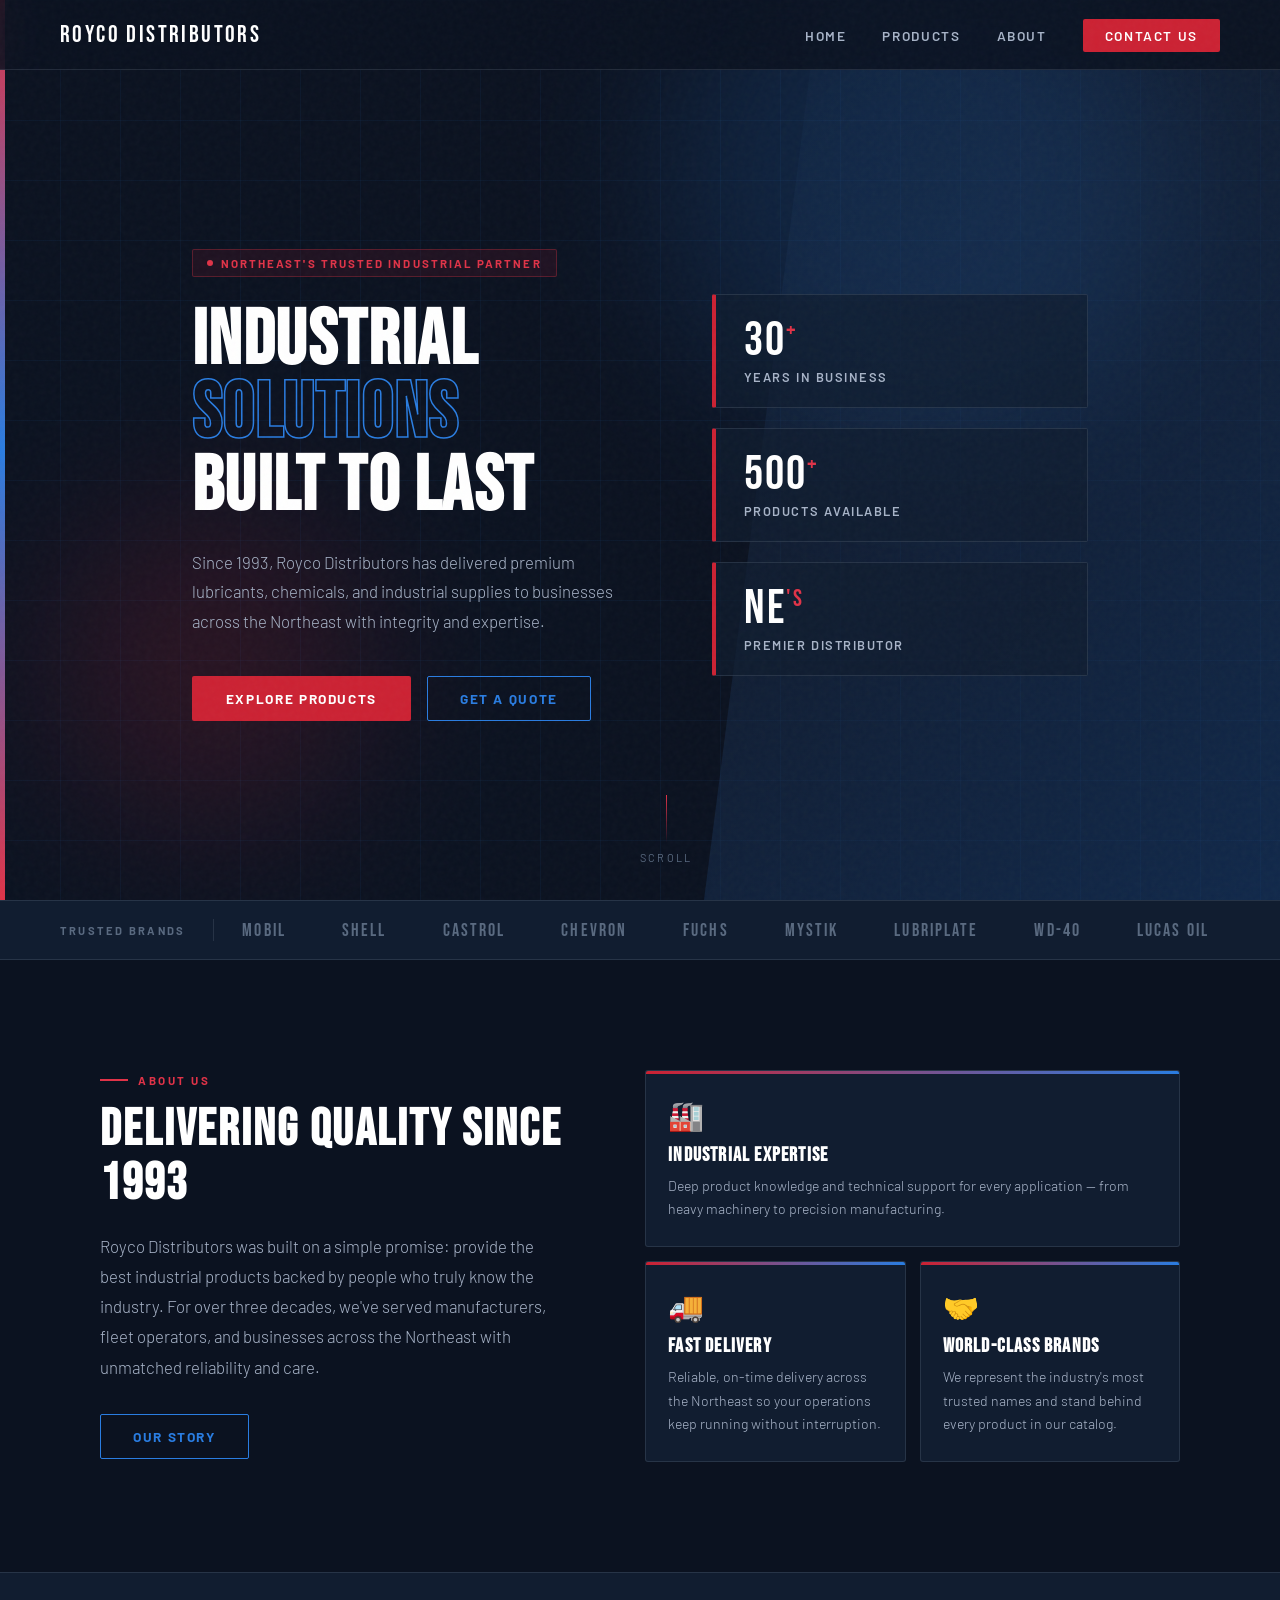
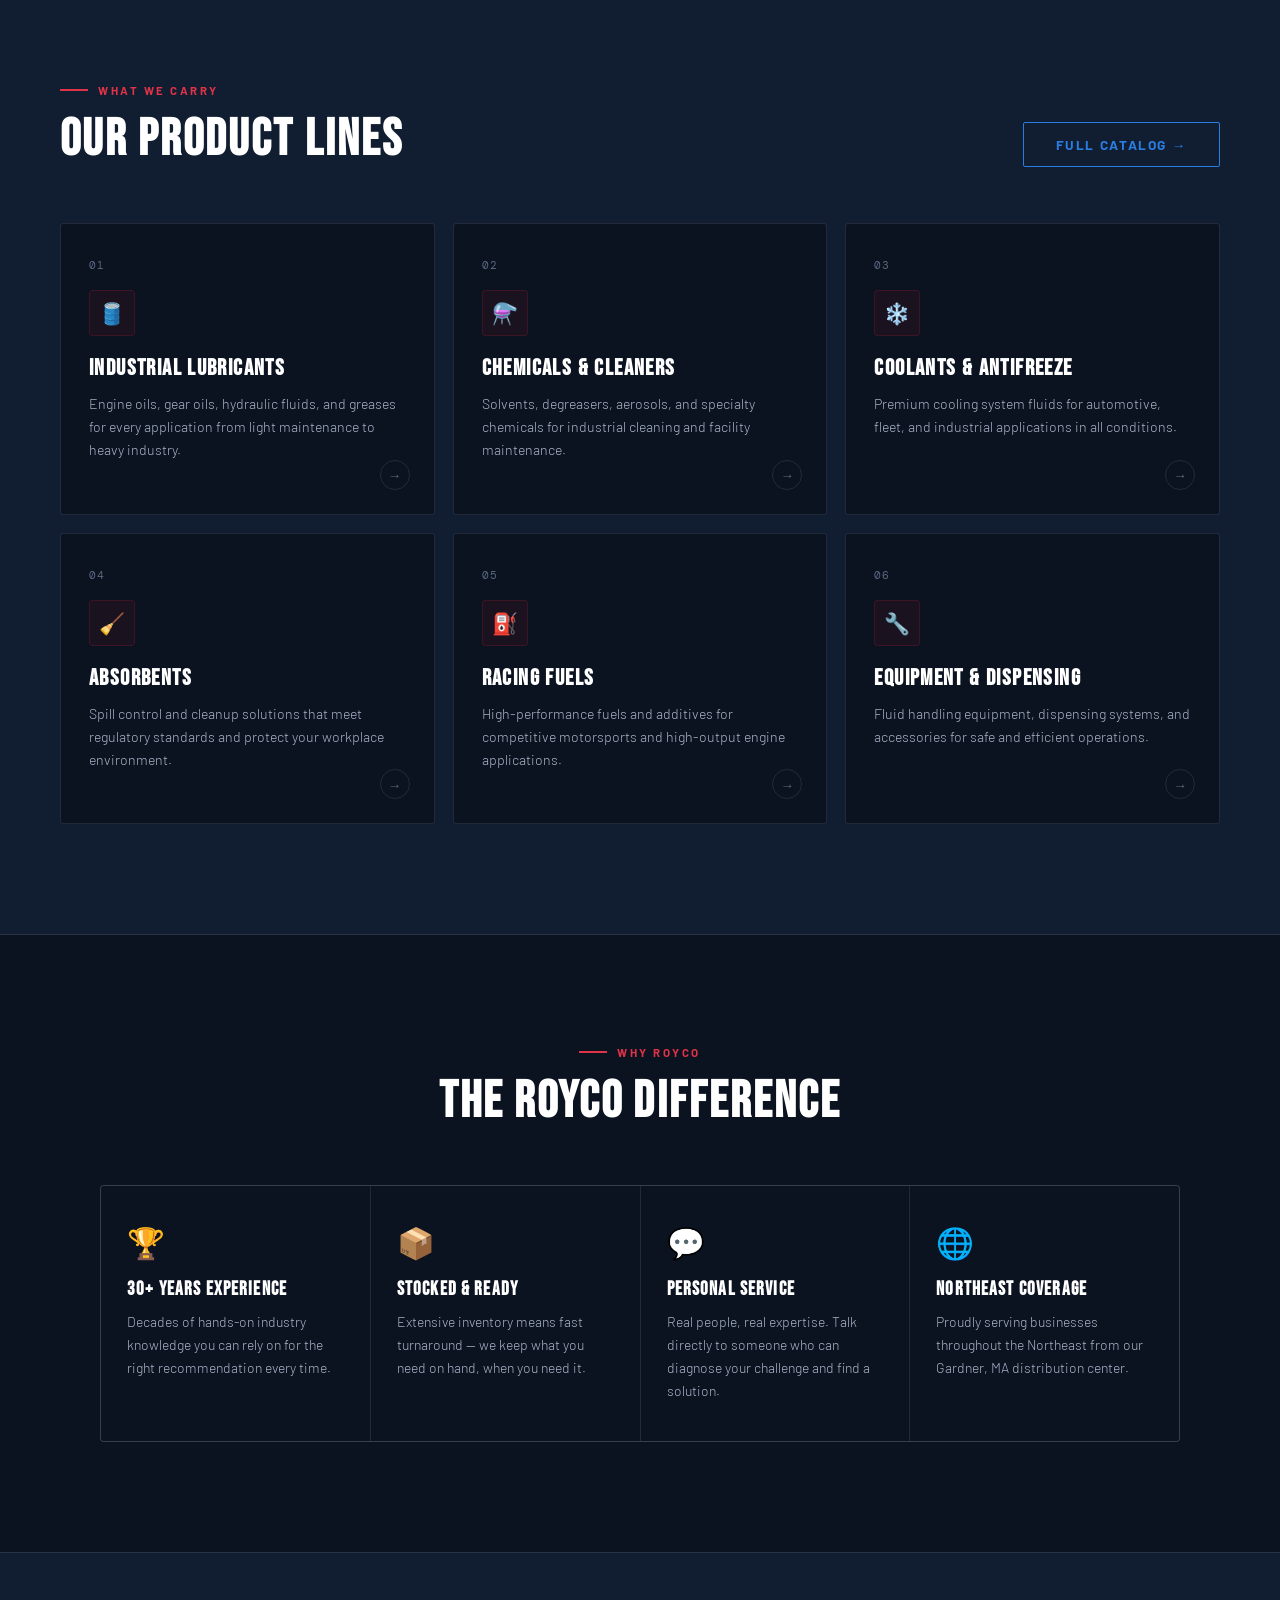
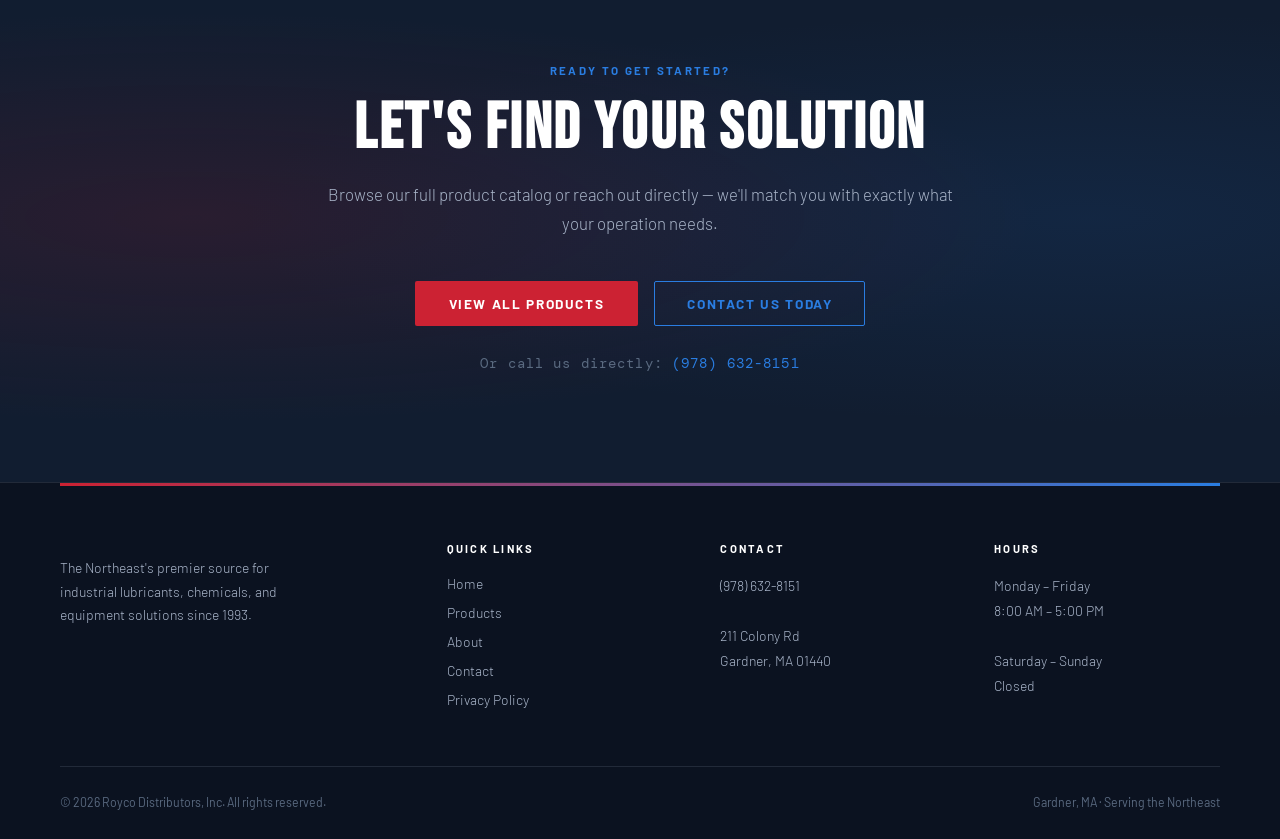
==== index.html @ 805f0af8 "new" ====
<!DOCTYPE html>
<html lang="en">
<head>
    <link rel="icon" href="favicon.ico" type="image/x-icon">
    <meta charset="UTF-8" />
    <meta name="viewport" content="width=device-width, initial-scale=1.0" />
    <title>Royco Distributors | Industrial Lubricants & Equipment Solutions</title>
    <meta name="description" content="Royco Distributors is the Northeast's trusted partner for high-quality industrial lubricants, chemicals, absorbents, and equipment solutions." />
    <meta name="keywords" content="Royco Distributors, industrial lubricants, chemicals, coolants, absorbents, racing fuels, Northeast distributors, industrial supply" />
    <meta name="author" content="Royco Distributors, Inc." />

    <!-- Open Graph -->
    <meta property="og:title" content="Royco Distributors | Industrial Solutions Provider" />
    <meta property="og:description" content="Delivering top-quality industrial lubricants, chemicals, and equipment solutions across the Northeast." />
    <meta property="og:type" content="website" />

    <!-- Twitter Card -->
    <meta name="twitter:card" content="summary_large_image" />
    <meta name="twitter:title" content="Royco Distributors | Industrial Solutions Provider" />
    <meta name="twitter:description" content="The Northeast's premier source for industrial lubricants, chemicals, and absorbents." />

    <!-- Fonts -->
    <link rel="preconnect" href="https://fonts.googleapis.com">
    <link rel="preconnect" href="https://fonts.gstatic.com" crossorigin>
    <link href="https://fonts.googleapis.com/css2?family=Bebas+Neue&family=Barlow:ital,wght@0,300;0,400;0,600;0,700;1,300&family=DM+Mono:wght@300;400&display=swap" rel="stylesheet">

    <!-- Stylesheet -->
    <link rel="stylesheet" href="styles.css">
</head>
<body>

    <!-- ── NAVBAR ── -->
    <header class="navbar" id="navbar">
        <a href="index.html" class="nav-logo">
            <img src="images/logo.png" alt="Royco Distributors Logo" onerror="this.style.display='none'">
            <span class="nav-logo-text">Royco Distributors</span>
        </a>
        <button class="menu-toggle" id="menuToggle" aria-label="Toggle menu">
            <span></span><span></span><span></span>
        </button>
        <ul class="nav-links" id="navMenu">
            <li><a href="index.html">Home</a></li>
            <li><a href="pages/products.html">Products</a></li>
            <li><a href="pages/about.html">About</a></li>
            <li><a href="pages/contact.html" class="nav-cta">Contact Us</a></li>
        </ul>
    </header>

    <!-- ── HERO ── -->
    <section class="hero">
        <div class="hero-grid"></div>
        <div class="hero-accent"></div>
        <div class="hero-orb hero-orb-1"></div>
        <div class="hero-orb hero-orb-2"></div>
        <div class="hero-stripe"></div>

        <div class="hero-inner">
            <div>
                <div class="hero-badge">Northeast's Trusted Industrial Partner</div>
                <h1 class="hero-title">
                    Industrial<br>
                    <span class="outline">Solutions</span><br>
                    Built to Last
                </h1>
                <p class="hero-sub">
                    Since 1993, Royco Distributors has delivered premium lubricants,
                    chemicals, and industrial supplies to businesses across the Northeast
                    with integrity and expertise.
                </p>
                <div class="hero-actions">
                    <a href="pages/products.html" class="btn-primary">Explore Products</a>
                    <a href="pages/contact.html" class="btn-outline">Get a Quote</a>
                </div>
            </div>

            <div class="hero-stats">
                <div class="stat-card">
                    <div class="stat-num">30<sup>+</sup></div>
                    <div class="stat-label">Years in Business</div>
                </div>
                <div class="stat-card">
                    <div class="stat-num">500<sup>+</sup></div>
                    <div class="stat-label">Products Available</div>
                </div>
                <div class="stat-card">
                    <div class="stat-num">NE<sup>'s</sup></div>
                    <div class="stat-label">Premier Distributor</div>
                </div>
            </div>
        </div>

        <div class="scroll-indicator">
            <div class="scroll-line"></div>
            <span>Scroll</span>
        </div>
    </section>

    <!-- ── BRAND TICKER ── -->
    <div class="trusted-bar">
        <span class="trusted-label">Trusted Brands</span>
        <div class="trusted-divider"></div>
        <div class="brand-scroll">
            <div class="brand-ticker">
                <span>Mobil</span><span>Shell</span><span>Castrol</span>
                <span>Chevron</span><span>Fuchs</span><span>Mystik</span>
                <span>Lubriplate</span><span>WD-40</span><span>Lucas Oil</span>
                <!-- Duplicated for seamless loop -->
                <span>Mobil</span><span>Shell</span><span>Castrol</span>
                <span>Chevron</span><span>Fuchs</span><span>Mystik</span>
                <span>Lubriplate</span><span>WD-40</span><span>Lucas Oil</span>
            </div>
        </div>
    </div>

    <!-- ── ABOUT ── -->
    <section class="about-section">
        <div class="reveal-left">
            <div class="section-label">About Us</div>
            <h2 class="section-title">Delivering Quality Since 1993</h2>
            <p class="section-body">
                Royco Distributors was built on a simple promise: provide the best industrial
                products backed by people who truly know the industry. For over three decades,
                we've served manufacturers, fleet operators, and businesses across the Northeast
                with unmatched reliability and care.
            </p>
            <div style="margin-top: 32px;">
                <a href="pages/about.html" class="btn-outline">Our Story</a>
            </div>
        </div>
        <div class="about-cards reveal">
            <div class="about-card">
                <div class="about-card-icon">🏭</div>
                <h4>Industrial Expertise</h4>
                <p>Deep product knowledge and technical support for every application — from heavy machinery to precision manufacturing.</p>
            </div>
            <div class="about-card">
                <div class="about-card-icon">🚚</div>
                <h4>Fast Delivery</h4>
                <p>Reliable, on-time delivery across the Northeast so your operations keep running without interruption.</p>
            </div>
            <div class="about-card">
                <div class="about-card-icon">🤝</div>
                <h4>World-Class Brands</h4>
                <p>We represent the industry's most trusted names and stand behind every product in our catalog.</p>
            </div>
        </div>
    </section>

    <!-- ── PRODUCTS ── -->
    <section class="products-section">
        <div class="products-inner">
            <div class="products-header reveal">
                <div>
                    <div class="section-label">What We Carry</div>
                    <h2 class="section-title">Our Product Lines</h2>
                </div>
                <a href="pages/products.html" class="btn-outline">Full Catalog →</a>
            </div>
            <div class="products-grid">
                <div class="product-card reveal">
                    <div class="product-num">01</div>
                    <div class="product-icon">🛢️</div>
                    <h3>Industrial Lubricants</h3>
                    <p>Engine oils, gear oils, hydraulic fluids, and greases for every application from light maintenance to heavy industry.</p>
                    <div class="product-arrow">→</div>
                </div>
                <div class="product-card reveal" style="transition-delay:0.1s">
                    <div class="product-num">02</div>
                    <div class="product-icon">⚗️</div>
                    <h3>Chemicals & Cleaners</h3>
                    <p>Solvents, degreasers, aerosols, and specialty chemicals for industrial cleaning and facility maintenance.</p>
                    <div class="product-arrow">→</div>
                </div>
                <div class="product-card reveal" style="transition-delay:0.2s">
                    <div class="product-num">03</div>
                    <div class="product-icon">❄️</div>
                    <h3>Coolants & Antifreeze</h3>
                    <p>Premium cooling system fluids for automotive, fleet, and industrial applications in all conditions.</p>
                    <div class="product-arrow">→</div>
                </div>
                <div class="product-card reveal" style="transition-delay:0.3s">
                    <div class="product-num">04</div>
                    <div class="product-icon">🧹</div>
                    <h3>Absorbents</h3>
                    <p>Spill control and cleanup solutions that meet regulatory standards and protect your workplace environment.</p>
                    <div class="product-arrow">→</div>
                </div>
                <div class="product-card reveal" style="transition-delay:0.4s">
                    <div class="product-num">05</div>
                    <div class="product-icon">⛽</div>
                    <h3>Racing Fuels</h3>
                    <p>High-performance fuels and additives for competitive motorsports and high-output engine applications.</p>
                    <div class="product-arrow">→</div>
                </div>
                <div class="product-card reveal" style="transition-delay:0.5s">
                    <div class="product-num">06</div>
                    <div class="product-icon">🔧</div>
                    <h3>Equipment & Dispensing</h3>
                    <p>Fluid handling equipment, dispensing systems, and accessories for safe and efficient operations.</p>
                    <div class="product-arrow">→</div>
                </div>
            </div>
        </div>
    </section>

    <!-- ── WHY ROYCO ── -->
    <section class="why-section">
        <div class="why-header reveal">
            <div class="section-label">Why Royco</div>
            <h2 class="section-title">The Royco Difference</h2>
        </div>
        <div class="why-grid reveal">
            <div class="why-item">
                <div class="why-icon">🏆</div>
                <h4>30+ Years Experience</h4>
                <p>Decades of hands-on industry knowledge you can rely on for the right recommendation every time.</p>
            </div>
            <div class="why-item">
                <div class="why-icon">📦</div>
                <h4>Stocked & Ready</h4>
                <p>Extensive inventory means fast turnaround — we keep what you need on hand, when you need it.</p>
            </div>
            <div class="why-item">
                <div class="why-icon">💬</div>
                <h4>Personal Service</h4>
                <p>Real people, real expertise. Talk directly to someone who can diagnose your challenge and find a solution.</p>
            </div>
            <div class="why-item">
                <div class="why-icon">🌐</div>
                <h4>Northeast Coverage</h4>
                <p>Proudly serving businesses throughout the Northeast from our Gardner, MA distribution center.</p>
            </div>
        </div>
    </section>

    <!-- ── CTA ── -->
    <section class="cta-section">
        <div class="cta-bg"></div>
        <div class="cta-inner reveal">
            <div class="cta-eyebrow">Ready to Get Started?</div>
            <h2 class="cta-title">Let's Find Your Solution</h2>
            <p class="cta-sub">Browse our full product catalog or reach out directly — we'll match you with exactly what your operation needs.</p>
            <div class="cta-actions">
                <a href="pages/products.html" class="btn-primary">View All Products</a>
                <a href="pages/contact.html" class="btn-outline">Contact Us Today</a>
            </div>
            <p class="cta-phone">Or call us directly: <a href="tel:+19786328151">(978) 632-8151</a></p>
        </div>
    </section>

    <!-- ── FOOTER ── -->
    <footer class="footer">
        <div class="footer-accent-line"></div>
        <div class="footer-inner">
            <div class="footer-brand">
                <img src="images/logo.png" alt="Royco Distributors" onerror="this.style.display='none'">
                <p>The Northeast's premier source for industrial lubricants, chemicals, and equipment solutions since 1993.</p>
            </div>
            <div class="footer-col">
                <h5>Quick Links</h5>
                <ul>
                    <li><a href="index.html">Home</a></li>
                    <li><a href="pages/products.html">Products</a></li>
                    <li><a href="pages/about.html">About</a></li>
                    <li><a href="pages/contact.html">Contact</a></li>
                    <li><a href="pages/privacy.html">Privacy Policy</a></li>
                </ul>
            </div>
            <div class="footer-col">
                <h5>Contact</h5>
                <p>
                    <a href="tel:+19786328151">(978) 632-8151</a><br><br>
                    211 Colony Rd<br>
                    Gardner, MA 01440
                </p>
            </div>
            <div class="footer-col">
                <h5>Hours</h5>
                <p>
                    Monday – Friday<br>
                    8:00 AM – 5:00 PM<br><br>
                    Saturday – Sunday<br>
                    Closed
                </p>
            </div>
        </div>
        <div class="footer-bottom">
            <p>© <span id="year"></span> Royco Distributors, Inc. All rights reserved.</p>
            <p>Gardner, MA · Serving the Northeast</p>
        </div>
    </footer>

    <!-- JavaScript -->
    <script src="main.js"></script>
</body>
</html>
---- styles.css ----
/* ════════════════════════════════════════════
   ROYCO DISTRIBUTORS — styles.css
   Theme: Navy base · Red & Blue accents
════════════════════════════════════════════ */

:root {
    --navy:       #0b1220;
    --navy-mid:   #111d30;
    --navy-light: #1a2d4a;
    --blue:       #1a4a8a;
    --blue-mid:   #1e5cad;
    --blue-bright:#2a7de1;
    --blue-glow:  rgba(42,125,225,0.25);
    --red:        #b01c2e;
    --red-mid:    #cc2233;
    --red-bright: #e03348;
    --red-glow:   rgba(204,34,51,0.25);
    --white:      #ffffff;
    --off-white:  #eef2f8;
    --silver:     #a8b4c8;
    --steel:      #5a6a80;
    --divider:    rgba(168,180,200,0.15);
}

/* ── RESET & BASE ── */
*, *::before, *::after { box-sizing: border-box; margin: 0; padding: 0; }
html { scroll-behavior: smooth; }

body {
    background: var(--navy);
    color: var(--off-white);
    font-family: 'Barlow', sans-serif;
    overflow-x: hidden;
}

/* ── NOISE TEXTURE OVERLAY ── */
body::after {
    content: '';
    position: fixed;
    inset: 0;
    background-image: url("data:image/svg+xml,%3Csvg viewBox='0 0 200 200' xmlns='http://www.w3.org/2000/svg'%3E%3Cfilter id='n'%3E%3CfeTurbulence type='fractalNoise' baseFrequency='0.85' numOctaves='4' stitchTiles='stitch'/%3E%3C/filter%3E%3Crect width='100%25' height='100%25' filter='url(%23n)'/%3E%3C/svg%3E");
    opacity: 0.03;
    pointer-events: none;
    z-index: 9000;
}

/* ════════════════════════════════
   NAVBAR
════════════════════════════════ */
.navbar {
    position: fixed;
    top: 0; left: 0; right: 0;
    z-index: 500;
    height: 70px;
    display: flex;
    align-items: center;
    justify-content: space-between;
    padding: 0 60px;
    background: rgba(11,18,32,0.85);
    backdrop-filter: blur(16px);
    border-bottom: 1px solid var(--divider);
    transition: background 0.4s ease, border-color 0.4s;
}
.navbar.scrolled {
    background: rgba(11,18,32,0.98);
    border-bottom-color: rgba(42,125,225,0.25);
}
.nav-logo {
    display: flex;
    align-items: center;
    gap: 12px;
    text-decoration: none;
}
.nav-logo img {
    height: 42px;
    object-fit: contain;
}
.nav-logo-text {
    font-family: 'Bebas Neue', sans-serif;
    font-size: 1.5rem;
    letter-spacing: 0.1em;
    color: var(--white);
}
.nav-links {
    display: flex;
    gap: 36px;
    list-style: none;
}
.nav-links a {
    text-decoration: none;
    font-size: 0.85rem;
    font-weight: 600;
    letter-spacing: 0.12em;
    text-transform: uppercase;
    color: var(--silver);
    position: relative;
    transition: color 0.25s;
}
.nav-links a::after {
    content: '';
    position: absolute;
    bottom: -4px; left: 0; right: 0;
    height: 2px;
    background: var(--red-bright);
    transform: scaleX(0);
    transform-origin: left;
    transition: transform 0.3s cubic-bezier(0.23,1,0.32,1);
}
.nav-links a:hover { color: var(--white); }
.nav-links a:hover::after { transform: scaleX(1); }
.nav-cta {
    background: var(--red-mid) !important;
    color: var(--white) !important;
    padding: 8px 22px;
    border-radius: 2px;
}
.nav-cta::after { display: none !important; }
.nav-cta:hover { background: var(--red-bright) !important; }

.menu-toggle {
    display: none;
    flex-direction: column;
    gap: 5px;
    background: none;
    border: none;
    cursor: pointer;
    padding: 6px;
}
.menu-toggle span {
    display: block;
    width: 26px; height: 2px;
    background: var(--silver);
    transition: all 0.3s;
}

/* ════════════════════════════════
   HERO
════════════════════════════════ */
.hero {
    min-height: 100vh;
    display: flex;
    align-items: center;
    position: relative;
    overflow: hidden;
    padding-top: 70px;
}

.hero-grid {
    position: absolute;
    inset: 0;
    background-image:
        linear-gradient(rgba(42,125,225,0.06) 1px, transparent 1px),
        linear-gradient(90deg, rgba(42,125,225,0.06) 1px, transparent 1px);
    background-size: 60px 60px;
    animation: gridPan 22s linear infinite;
}
@keyframes gridPan {
    0%   { background-position: 0 0; }
    100% { background-position: 60px 60px; }
}

.hero-accent {
    position: absolute;
    top: 0; right: 0;
    width: 45%;
    height: 100%;
    background: linear-gradient(135deg, transparent 0%, var(--navy-light) 40%, var(--blue) 100%);
    clip-path: polygon(20% 0, 100% 0, 100% 100%, 0% 100%);
    opacity: 0.4;
}

.hero-orb {
    position: absolute;
    border-radius: 50%;
    filter: blur(80px);
    opacity: 0.16;
    animation: orbFloat 8s ease-in-out infinite;
}
.hero-orb-1 {
    width: 520px; height: 520px;
    background: var(--blue-bright);
    top: -80px; right: 8%;
}
.hero-orb-2 {
    width: 320px; height: 320px;
    background: var(--red-mid);
    bottom: 8%; left: 4%;
    animation-delay: -3.5s;
}
@keyframes orbFloat {
    0%, 100% { transform: translateY(0) scale(1); }
    50%       { transform: translateY(-28px) scale(1.04); }
}

.hero-stripe {
    position: absolute;
    left: 0; top: 0; bottom: 0;
    width: 5px;
    background: linear-gradient(to bottom, var(--red-bright), var(--blue-bright), var(--red-bright));
}

.hero-inner {
    position: relative;
    z-index: 10;
    max-width: 1200px;
    margin: 0 auto;
    padding: 0 60px;
    display: grid;
    grid-template-columns: 1.1fr 0.9fr;
    gap: 60px;
    align-items: center;
}

.hero-badge {
    display: inline-flex;
    align-items: center;
    gap: 8px;
    background: rgba(176,28,46,0.12);
    border: 1px solid rgba(224,51,72,0.3);
    color: var(--red-bright);
    font-size: 0.72rem;
    font-weight: 700;
    letter-spacing: 0.18em;
    text-transform: uppercase;
    padding: 6px 14px;
    border-radius: 2px;
    margin-bottom: 28px;
    animation: fadeUp 0.8s ease both;
}
.hero-badge::before {
    content: '';
    width: 6px; height: 6px;
    background: var(--red-bright);
    border-radius: 50%;
    animation: blink 1.8s ease infinite;
}
@keyframes blink {
    0%, 100% { opacity: 1; }
    50%       { opacity: 0.3; }
}

.hero-title {
    font-family: 'Bebas Neue', sans-serif;
    font-size: clamp(3.5rem, 6vw, 6.2rem);
    line-height: 0.95;
    letter-spacing: 0.02em;
    color: var(--white);
    animation: fadeUp 0.8s 0.15s ease both;
}
.hero-title .outline {
    color: transparent;
    -webkit-text-stroke: 1.5px var(--blue-bright);
}

.hero-sub {
    margin-top: 24px;
    font-size: 1.05rem;
    font-weight: 300;
    line-height: 1.75;
    color: var(--silver);
    max-width: 460px;
    animation: fadeUp 0.8s 0.3s ease both;
}

.hero-actions {
    margin-top: 40px;
    display: flex;
    gap: 16px;
    flex-wrap: wrap;
    animation: fadeUp 0.8s 0.45s ease both;
}

/* ── BUTTONS ── */
.btn-primary {
    background: var(--red-mid);
    color: var(--white);
    padding: 14px 34px;
    text-decoration: none;
    font-weight: 700;
    font-size: 0.85rem;
    letter-spacing: 0.12em;
    text-transform: uppercase;
    border-radius: 2px;
    position: relative;
    overflow: hidden;
    display: inline-block;
    transition: background 0.3s, transform 0.2s;
}
.btn-primary::before {
    content: '';
    position: absolute;
    inset: 0;
    background: linear-gradient(90deg, transparent, rgba(255,255,255,0.1), transparent);
    transform: translateX(-100%);
    transition: transform 0.5s;
}
.btn-primary:hover { background: var(--red-bright); transform: translateY(-2px); }
.btn-primary:hover::before { transform: translateX(100%); }

.btn-outline {
    background: transparent;
    color: var(--blue-bright);
    padding: 13px 32px;
    text-decoration: none;
    font-weight: 700;
    font-size: 0.85rem;
    letter-spacing: 0.12em;
    text-transform: uppercase;
    border-radius: 2px;
    border: 1.5px solid var(--blue-bright);
    display: inline-block;
    transition: background 0.3s, color 0.3s, transform 0.2s;
}
.btn-outline:hover {
    background: var(--blue-bright);
    color: var(--white);
    transform: translateY(-2px);
}

/* ── HERO STATS ── */
.hero-stats {
    display: flex;
    flex-direction: column;
    gap: 20px;
    animation: fadeLeft 0.9s 0.5s ease both;
}
.stat-card {
    background: rgba(17,29,48,0.7);
    border: 1px solid var(--divider);
    border-left: 4px solid var(--red-mid);
    padding: 22px 28px;
    border-radius: 2px;
    backdrop-filter: blur(10px);
    transition: border-left-color 0.3s, transform 0.3s;
}
.stat-card:hover {
    border-left-color: var(--blue-bright);
    transform: translateX(6px);
}
.stat-num {
    font-family: 'Bebas Neue', sans-serif;
    font-size: 3rem;
    letter-spacing: 0.04em;
    color: var(--white);
    line-height: 1;
}
.stat-num sup { color: var(--red-bright); font-size: 1.5rem; }
.stat-label {
    font-size: 0.8rem;
    font-weight: 600;
    letter-spacing: 0.12em;
    text-transform: uppercase;
    color: var(--silver);
    margin-top: 4px;
}

/* ── SCROLL INDICATOR ── */
.scroll-indicator {
    position: absolute;
    bottom: 36px;
    left: 50%;
    transform: translateX(-50%);
    display: flex;
    flex-direction: column;
    align-items: center;
    gap: 8px;
    color: var(--steel);
    font-size: 0.68rem;
    letter-spacing: 0.2em;
    text-transform: uppercase;
    animation: fadeUp 1s 1.2s ease both;
}
.scroll-line {
    width: 1px; height: 48px;
    background: linear-gradient(to bottom, var(--red-bright), transparent);
    animation: scrollPulse 2s ease infinite;
}
@keyframes scrollPulse {
    0%   { opacity: 0; transform: scaleY(0); transform-origin: top; }
    60%  { opacity: 1; }
    100% { opacity: 0; transform: scaleY(1); transform-origin: top; }
}

/* ════════════════════════════════
   BRAND TICKER
════════════════════════════════ */
.trusted-bar {
    background: var(--navy-mid);
    border-top: 1px solid var(--divider);
    border-bottom: 1px solid var(--divider);
    padding: 18px 60px;
    display: flex;
    align-items: center;
    gap: 28px;
    overflow: hidden;
}
.trusted-label {
    font-size: 0.7rem;
    font-weight: 700;
    letter-spacing: 0.2em;
    text-transform: uppercase;
    color: var(--steel);
    white-space: nowrap;
    flex-shrink: 0;
}
.trusted-divider {
    width: 1px; height: 22px;
    background: var(--divider);
    flex-shrink: 0;
}
.brand-scroll { overflow: hidden; flex: 1; display: flex; }
.brand-ticker {
    display: flex;
    gap: 56px;
    animation: ticker 22s linear infinite;
    white-space: nowrap;
}
.brand-ticker span {
    font-family: 'Bebas Neue', sans-serif;
    font-size: 1.1rem;
    letter-spacing: 0.12em;
    color: var(--steel);
    transition: color 0.3s;
    cursor: default;
}
.brand-ticker span:hover { color: var(--blue-bright); }
@keyframes ticker {
    0%   { transform: translateX(0); }
    100% { transform: translateX(-50%); }
}

/* ════════════════════════════════
   SHARED SECTION ELEMENTS
════════════════════════════════ */
.section-label {
    font-size: 0.72rem;
    font-weight: 700;
    letter-spacing: 0.22em;
    text-transform: uppercase;
    color: var(--red-bright);
    margin-bottom: 16px;
    display: flex;
    align-items: center;
    gap: 10px;
}
.section-label::before {
    content: '';
    display: block;
    width: 28px; height: 2px;
    background: var(--red-bright);
}
.section-title {
    font-family: 'Bebas Neue', sans-serif;
    font-size: clamp(2.5rem, 4vw, 3.8rem);
    letter-spacing: 0.04em;
    line-height: 1.05;
    color: var(--white);
}
.section-body {
    margin-top: 20px;
    font-size: 1.05rem;
    font-weight: 300;
    line-height: 1.8;
    color: var(--silver);
}

/* ════════════════════════════════
   ABOUT SECTION
════════════════════════════════ */
.about-section {
    padding: 110px 60px;
    max-width: 1200px;
    margin: 0 auto;
    display: grid;
    grid-template-columns: 1fr 1.15fr;
    gap: 80px;
    align-items: center;
}
.about-cards {
    display: grid;
    grid-template-columns: 1fr 1fr;
    gap: 14px;
}
.about-card {
    background: var(--navy-mid);
    border: 1px solid var(--divider);
    border-radius: 3px;
    padding: 26px 22px;
    position: relative;
    overflow: hidden;
    transition: border-color 0.3s, transform 0.3s;
}
.about-card:first-child { grid-column: span 2; }
.about-card::before {
    content: '';
    position: absolute;
    top: 0; left: 0; right: 0;
    height: 3px;
    background: linear-gradient(90deg, var(--red-mid), var(--blue-bright));
}
.about-card:hover {
    border-color: rgba(42,125,225,0.3);
    transform: translateY(-3px);
}
.about-card-icon { font-size: 1.8rem; margin-bottom: 10px; }
.about-card h4 {
    font-family: 'Bebas Neue', sans-serif;
    font-size: 1.25rem;
    letter-spacing: 0.06em;
    color: var(--white);
    margin-bottom: 7px;
}
.about-card p {
    font-size: 0.88rem;
    font-weight: 300;
    color: var(--silver);
    line-height: 1.65;
}

/* ════════════════════════════════
   PRODUCTS SECTION
════════════════════════════════ */
.products-section {
    background: var(--navy-mid);
    border-top: 1px solid var(--divider);
    border-bottom: 1px solid var(--divider);
    padding: 110px 60px;
}
.products-inner { max-width: 1200px; margin: 0 auto; }
.products-header {
    display: flex;
    align-items: flex-end;
    justify-content: space-between;
    margin-bottom: 56px;
    flex-wrap: wrap;
    gap: 20px;
}
.products-grid {
    display: grid;
    grid-template-columns: repeat(3, 1fr);
    gap: 18px;
}
.product-card {
    background: var(--navy);
    border: 1px solid var(--divider);
    border-radius: 3px;
    padding: 34px 28px 52px;
    position: relative;
    overflow: hidden;
    transition: border-color 0.35s, transform 0.35s, box-shadow 0.35s;
}
.product-card::after {
    content: '';
    position: absolute;
    inset: 0;
    background: linear-gradient(135deg, rgba(26,76,138,0.07), transparent 60%);
    opacity: 0;
    transition: opacity 0.35s;
}
.product-card:hover {
    border-color: var(--blue-bright);
    transform: translateY(-5px);
    box-shadow: 0 20px 60px rgba(42,125,225,0.1);
}
.product-card:hover::after { opacity: 1; }
.product-num {
    font-family: 'DM Mono', monospace;
    font-size: 0.68rem;
    color: var(--steel);
    letter-spacing: 0.1em;
    margin-bottom: 18px;
}
.product-icon {
    width: 46px; height: 46px;
    background: rgba(176,28,46,0.1);
    border: 1px solid rgba(176,28,46,0.22);
    border-radius: 4px;
    display: flex;
    align-items: center;
    justify-content: center;
    font-size: 1.3rem;
    margin-bottom: 18px;
    transition: background 0.3s, border-color 0.3s;
}
.product-card:hover .product-icon {
    background: rgba(42,125,225,0.12);
    border-color: rgba(42,125,225,0.28);
}
.product-card h3 {
    font-family: 'Bebas Neue', sans-serif;
    font-size: 1.45rem;
    letter-spacing: 0.06em;
    color: var(--white);
    margin-bottom: 10px;
}
.product-card p {
    font-size: 0.88rem;
    font-weight: 300;
    color: var(--silver);
    line-height: 1.65;
}
.product-arrow {
    position: absolute;
    bottom: 24px; right: 24px;
    width: 30px; height: 30px;
    border: 1px solid var(--divider);
    border-radius: 50%;
    display: flex;
    align-items: center;
    justify-content: center;
    color: var(--steel);
    font-size: 0.85rem;
    transition: all 0.3s;
}
.product-card:hover .product-arrow {
    border-color: var(--blue-bright);
    color: var(--blue-bright);
    transform: translate(2px, -2px);
}

/* ════════════════════════════════
   WHY ROYCO
════════════════════════════════ */
.why-section {
    padding: 110px 60px;
    max-width: 1200px;
    margin: 0 auto;
}
.why-header { text-align: center; margin-bottom: 56px; }
.why-header .section-label { justify-content: center; }
.why-grid {
    display: grid;
    grid-template-columns: repeat(4, 1fr);
    gap: 1px;
    background: var(--divider);
    border: 1px solid var(--divider);
    border-radius: 4px;
    overflow: hidden;
}
.why-item {
    background: var(--navy);
    padding: 38px 26px;
    transition: background 0.3s;
}
.why-item:hover { background: var(--navy-mid); }
.why-icon { font-size: 1.9rem; margin-bottom: 16px; }
.why-item h4 {
    font-family: 'Bebas Neue', sans-serif;
    font-size: 1.2rem;
    letter-spacing: 0.06em;
    color: var(--white);
    margin-bottom: 10px;
}
.why-item p {
    font-size: 0.87rem;
    font-weight: 300;
    color: var(--silver);
    line-height: 1.65;
}

/* ════════════════════════════════
   CTA SECTION
════════════════════════════════ */
.cta-section {
    position: relative;
    overflow: hidden;
    background: var(--navy-mid);
    border-top: 1px solid var(--divider);
}
.cta-bg {
    position: absolute;
    inset: 0;
    background:
        radial-gradient(ellipse at 15% 50%, rgba(176,28,46,0.15) 0%, transparent 55%),
        radial-gradient(ellipse at 85% 50%, rgba(26,76,138,0.2) 0%, transparent 55%);
}
.cta-inner {
    position: relative;
    z-index: 10;
    max-width: 760px;
    margin: 0 auto;
    padding: 110px 60px;
    text-align: center;
}
.cta-eyebrow {
    font-size: 0.72rem;
    font-weight: 700;
    letter-spacing: 0.2em;
    text-transform: uppercase;
    color: var(--blue-bright);
    margin-bottom: 18px;
}
.cta-title {
    font-family: 'Bebas Neue', sans-serif;
    font-size: clamp(2.8rem, 5vw, 4.5rem);
    letter-spacing: 0.04em;
    color: var(--white);
    line-height: 1.05;
}
.cta-sub {
    margin-top: 18px;
    font-size: 1.05rem;
    font-weight: 300;
    color: var(--silver);
    line-height: 1.7;
}
.cta-actions {
    margin-top: 44px;
    display: flex;
    gap: 16px;
    justify-content: center;
    flex-wrap: wrap;
}
.cta-phone {
    margin-top: 28px;
    font-family: 'DM Mono', monospace;
    font-size: 0.88rem;
    color: var(--steel);
    letter-spacing: 0.08em;
}
.cta-phone a {
    color: var(--blue-bright);
    text-decoration: none;
    transition: color 0.25s;
}
.cta-phone a:hover { color: var(--white); }

/* ════════════════════════════════
   FOOTER
════════════════════════════════ */
.footer {
    background: var(--navy);
    border-top: 1px solid var(--divider);
    padding: 0 60px 30px;
}
.footer-accent-line {
    width: 100%;
    height: 3px;
    background: linear-gradient(90deg, var(--red-mid), var(--blue-bright), var(--red-mid));
    background-size: 200% 100%;
    animation: lineShift 4s linear infinite;
    margin-bottom: 56px;
}
@keyframes lineShift {
    0%   { background-position: 0% 0; }
    100% { background-position: 200% 0; }
}
.footer-inner {
    max-width: 1200px;
    margin: 0 auto;
    display: grid;
    grid-template-columns: 1.5fr 1fr 1fr 1fr;
    gap: 48px;
    padding-bottom: 48px;
    border-bottom: 1px solid var(--divider);
}
.footer-brand img { height: 36px; object-fit: contain; }
.footer-brand p {
    margin-top: 14px;
    font-size: 0.87rem;
    font-weight: 300;
    color: var(--silver);
    line-height: 1.7;
    max-width: 230px;
}
.footer-col h5 {
    font-size: 0.7rem;
    font-weight: 700;
    letter-spacing: 0.2em;
    text-transform: uppercase;
    color: var(--white);
    margin-bottom: 18px;
}
.footer-col ul { list-style: none; }
.footer-col ul li { margin-bottom: 10px; }
.footer-col ul li a, .footer-col a {
    text-decoration: none;
    font-size: 0.87rem;
    font-weight: 300;
    color: var(--silver);
    transition: color 0.25s;
}
.footer-col ul li a:hover, .footer-col a:hover { color: var(--blue-bright); }
.footer-col p {
    font-size: 0.87rem;
    font-weight: 300;
    color: var(--silver);
    line-height: 1.8;
}
.footer-bottom {
    max-width: 1200px;
    margin: 0 auto;
    padding-top: 28px;
    display: flex;
    align-items: center;
    justify-content: space-between;
    flex-wrap: wrap;
    gap: 10px;
}
.footer-bottom p {
    font-size: 0.77rem;
    color: var(--steel);
}

/* ════════════════════════════════
   SCROLL REVEAL ANIMATIONS
════════════════════════════════ */
@keyframes fadeUp {
    from { opacity: 0; transform: translateY(28px); }
    to   { opacity: 1; transform: translateY(0); }
}
@keyframes fadeLeft {
    from { opacity: 0; transform: translateX(36px); }
    to   { opacity: 1; transform: translateX(0); }
}
.reveal {
    opacity: 0;
    transform: translateY(26px);
    transition: opacity 0.7s ease, transform 0.7s ease;
}
.reveal-left {
    opacity: 0;
    transform: translateX(-28px);
    transition: opacity 0.7s ease, transform 0.7s ease;
}
.reveal.visible, .reveal-left.visible {
    opacity: 1;
    transform: none;
}

/* ════════════════════════════════
   RESPONSIVE
════════════════════════════════ */
@media (max-width: 960px) {
    .navbar { padding: 0 24px; }
    .nav-links { display: none; }
    .nav-links.open {
        display: flex;
        flex-direction: column;
        position: fixed;
        top: 70px; left: 0; right: 0;
        background: rgba(11,18,32,0.98);
        border-bottom: 1px solid var(--divider);
        padding: 20px 24px 28px;
        gap: 18px;
        backdrop-filter: blur(16px);
    }
    .menu-toggle { display: flex; }
    .hero-inner { grid-template-columns: 1fr; padding: 30px 24px 60px; gap: 36px; }
    .hero-stats { flex-direction: row; flex-wrap: wrap; gap: 14px; }
    .stat-card { flex: 1; min-width: 140px; }
    .about-section { grid-template-columns: 1fr; padding: 60px 24px; gap: 40px; }
    .products-section { padding: 60px 24px; }
    .products-grid { grid-template-columns: 1fr 1fr; }
    .why-section { padding: 60px 24px; }
    .why-grid { grid-template-columns: 1fr 1fr; }
    .cta-inner { padding: 70px 24px; }
    .footer { padding: 0 24px 24px; }
    .footer-inner { grid-template-columns: 1fr 1fr; gap: 32px; }
    .trusted-bar { padding: 16px 24px; }
}
@media (max-width: 560px) {
    .products-grid { grid-template-columns: 1fr; }
    .why-grid { grid-template-columns: 1fr; }
    .footer-inner { grid-template-columns: 1fr; }
    .about-cards { grid-template-columns: 1fr; }
    .about-card:first-child { grid-column: span 1; }
    .hero-title { font-size: 3rem; }
}
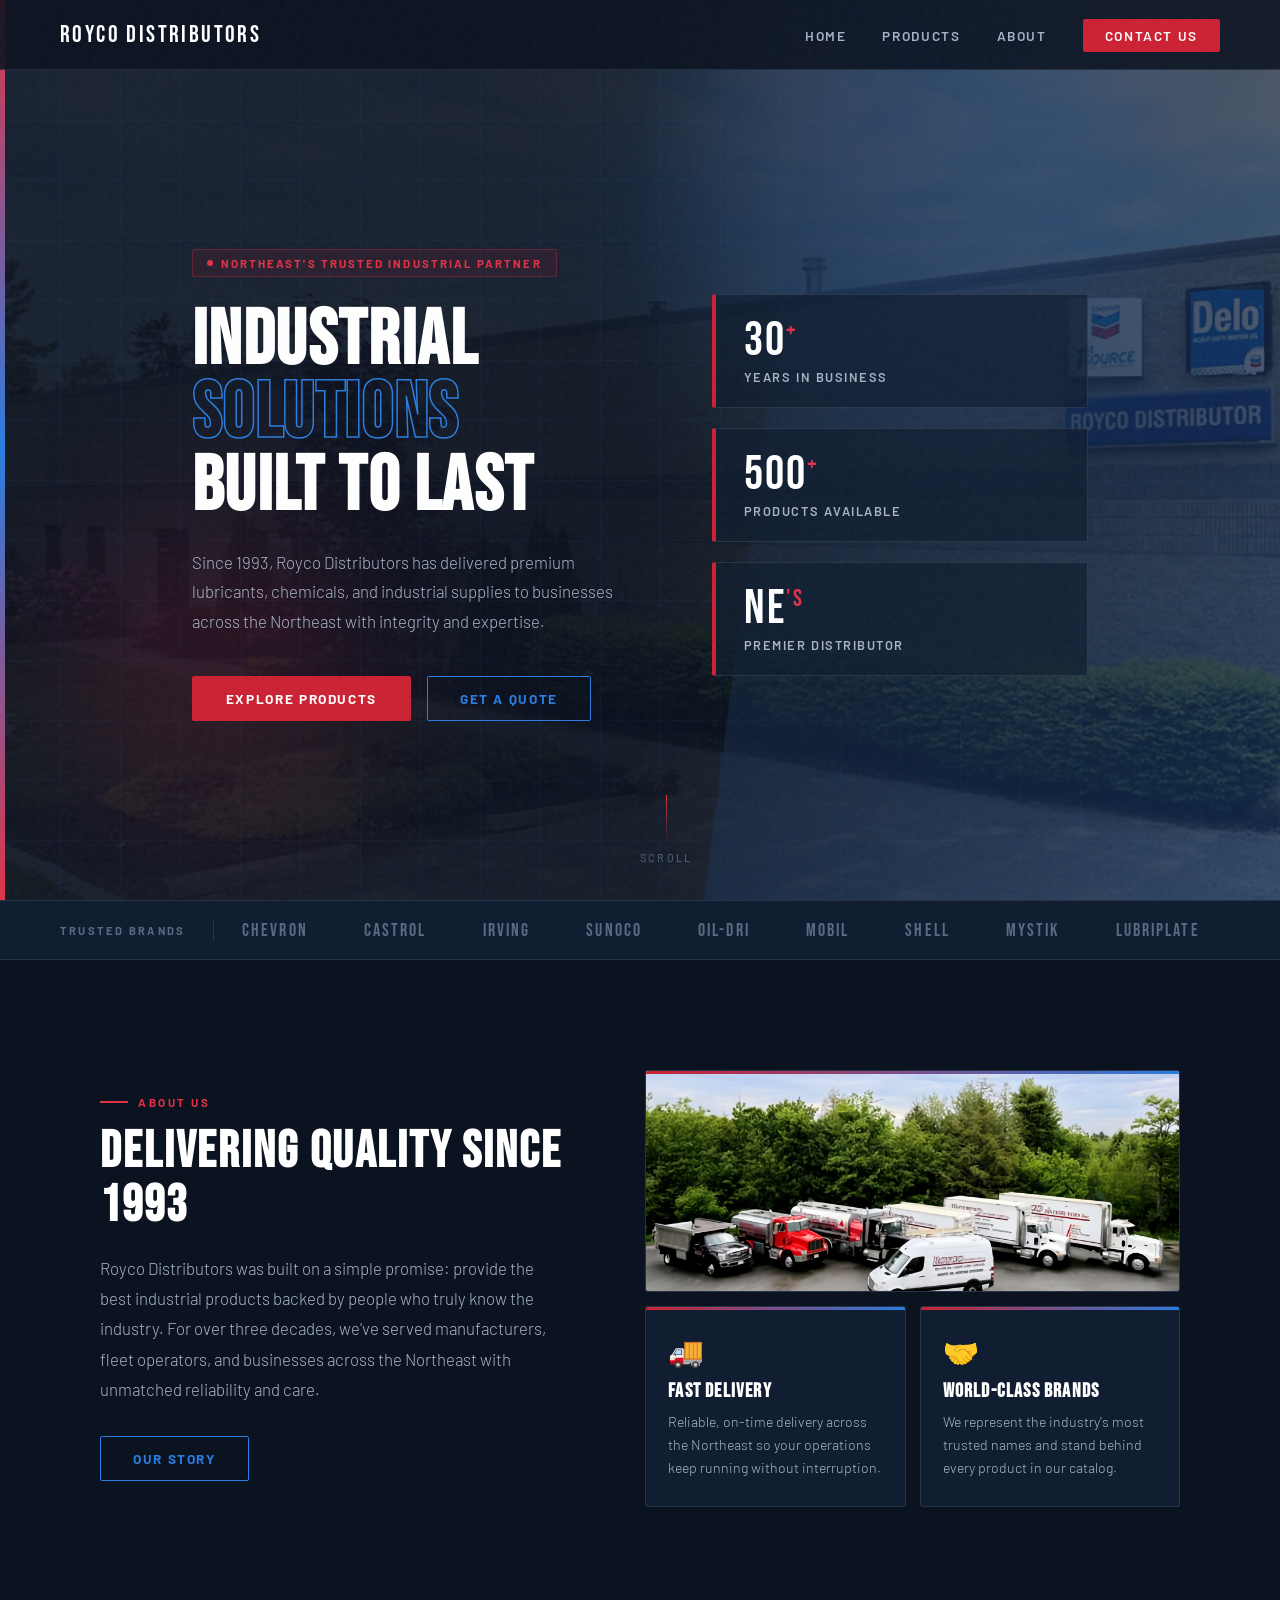
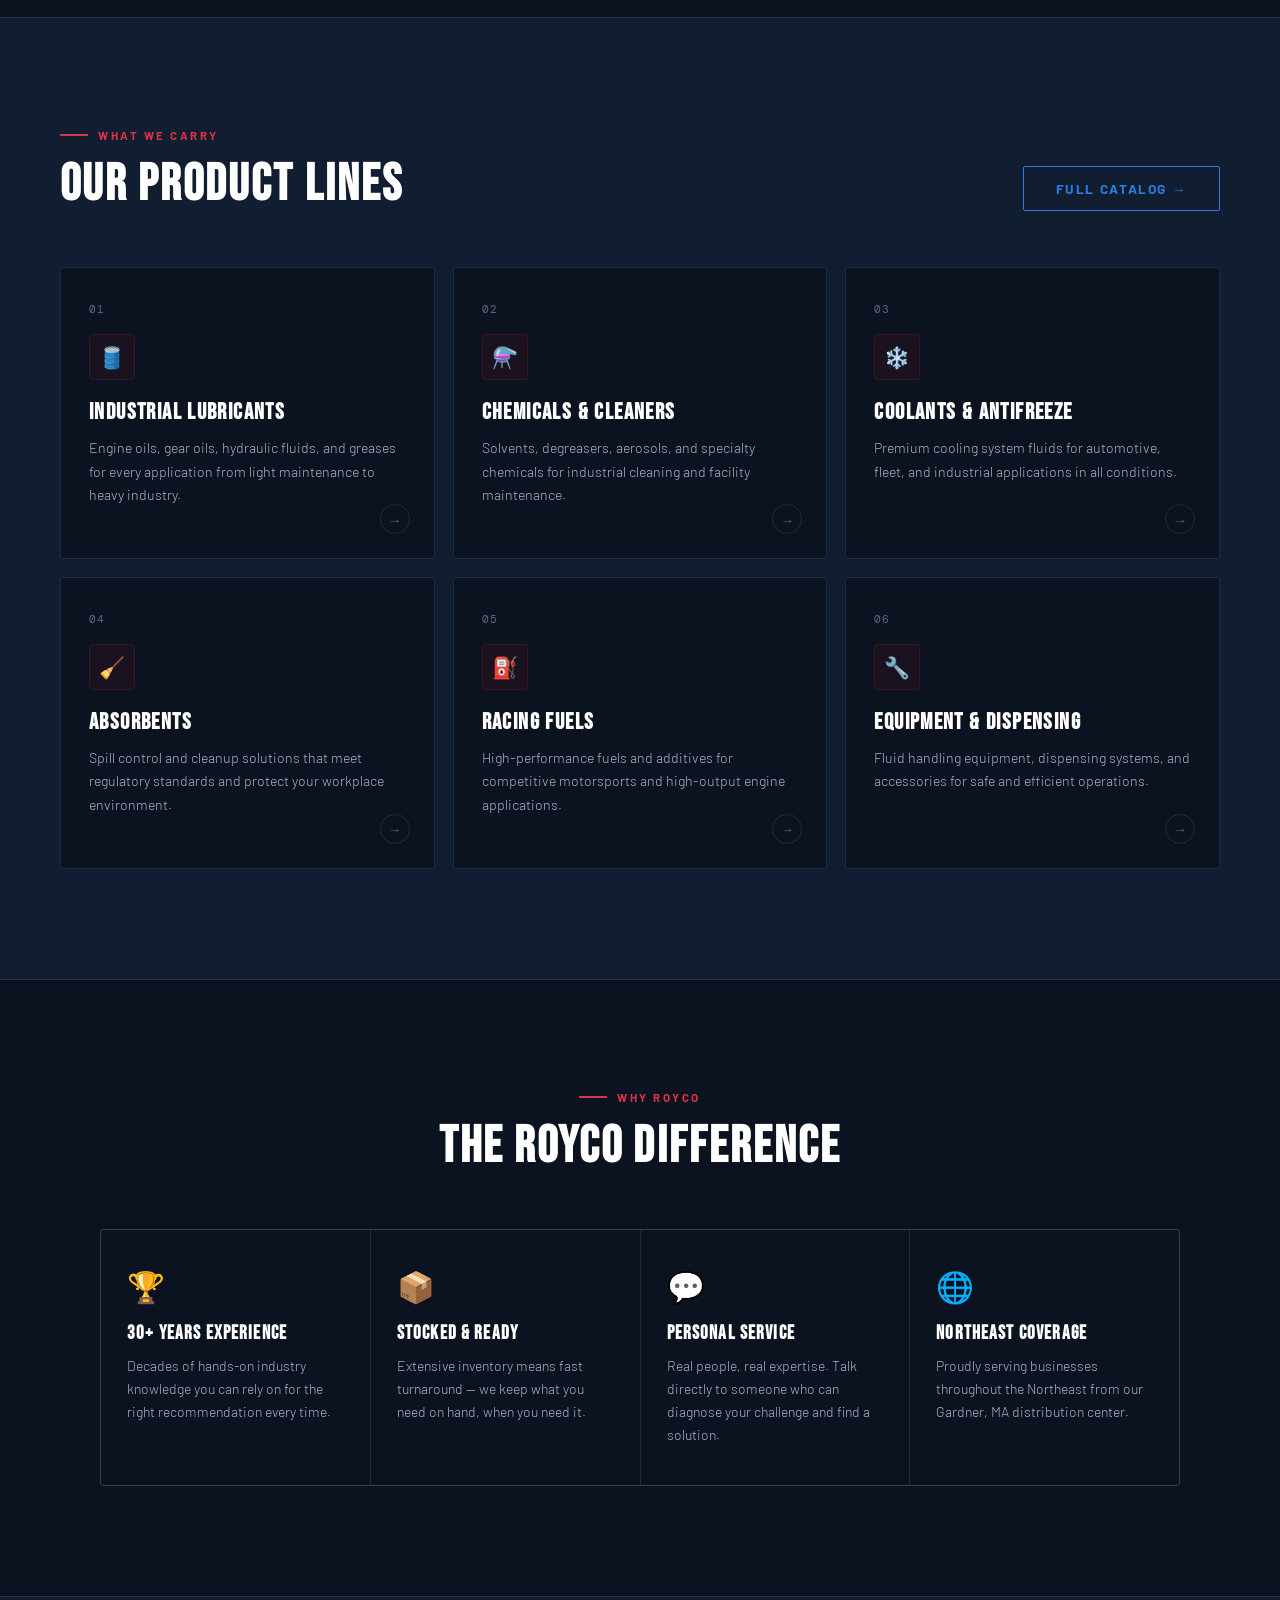
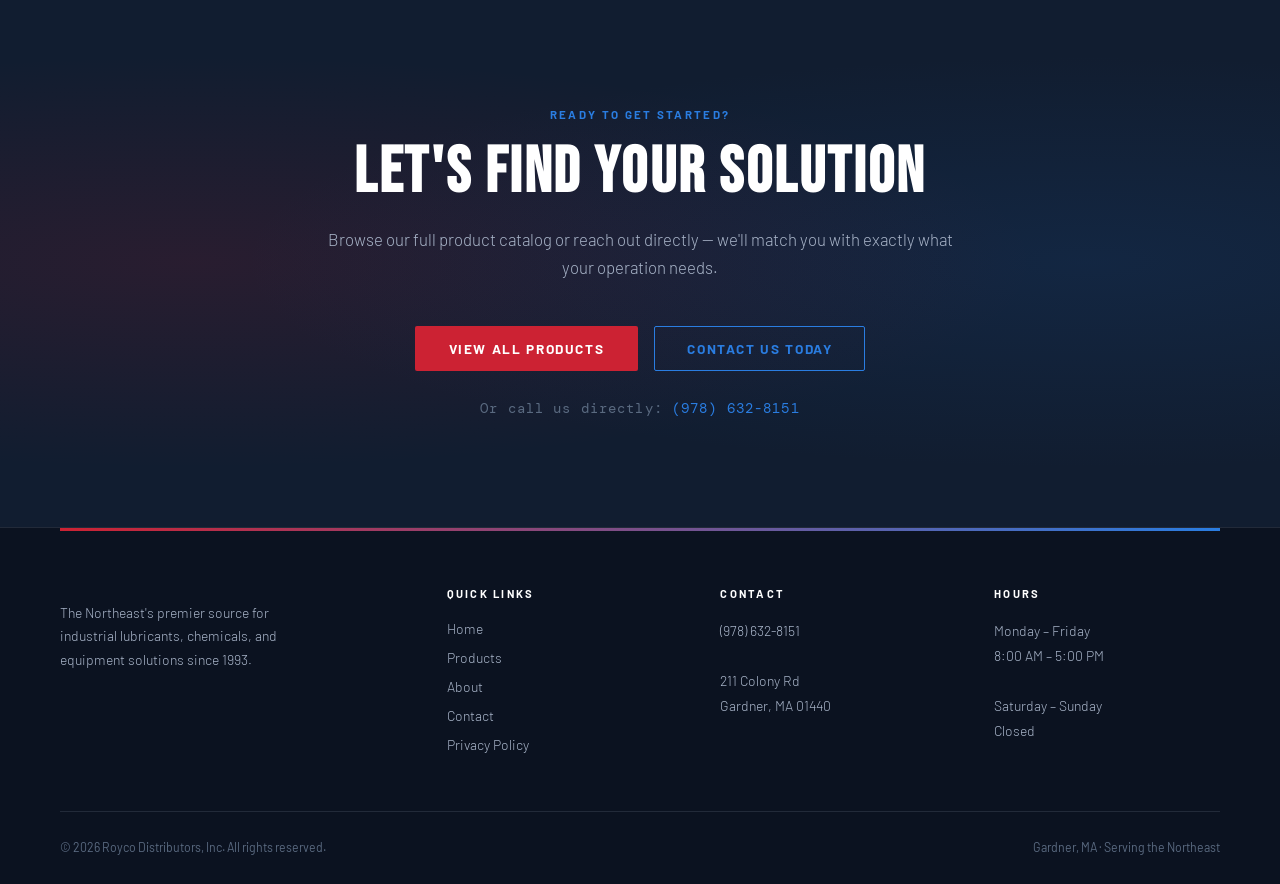
==== commit e9f3f9b0: "images" ====
--- a/index.html
+++ b/index.html
@@ -47,7 +47,8 @@
     </header>
 
     <!-- ── HERO ── -->
-    <section class="hero">
+    <section class="hero" style="background-image: url('images/ss1.png'); background-size: cover; background-position: center;">
+        <div style="position:absolute;inset:0;background:linear-gradient(to right, rgba(11,18,32,0.92) 50%, rgba(11,18,32,0.6));"></div>
         <div class="hero-grid"></div>
         <div class="hero-accent"></div>
         <div class="hero-orb hero-orb-1"></div>
@@ -100,14 +101,29 @@
         <span class="trusted-label">Trusted Brands</span>
         <div class="trusted-divider"></div>
         <div class="brand-scroll">
-            <div class="brand-ticker">
-                <span>Mobil</span><span>Shell</span><span>Castrol</span>
-                <span>Chevron</span><span>Fuchs</span><span>Mystik</span>
-                <span>Lubriplate</span><span>WD-40</span><span>Lucas Oil</span>
-                <!-- Duplicated for seamless loop -->
-                <span>Mobil</span><span>Shell</span><span>Castrol</span>
-                <span>Chevron</span><span>Fuchs</span><span>Mystik</span>
-                <span>Lubriplate</span><span>WD-40</span><span>Lucas Oil</span>
+            <div class="brand-ticker" id="brandTicker">
+                <span>Chevron</span>
+                <span>Castrol</span>
+                <span>Irving</span>
+                <span>Sunoco</span>
+                <span>Oil-Dri</span>
+                <span>Mobil</span>
+                <span>Shell</span>
+                <span>Mystik</span>
+                <span>Lubriplate</span>
+                <span>WD-40</span>
+                <span>Lucas Oil</span>
+                <span>Chevron</span>
+                <span>Castrol</span>
+                <span>Irving</span>
+                <span>Sunoco</span>
+                <span>Oil-Dri</span>
+                <span>Mobil</span>
+                <span>Shell</span>
+                <span>Mystik</span>
+                <span>Lubriplate</span>
+                <span>WD-40</span>
+                <span>Lucas Oil</span>
             </div>
         </div>
     </div>
@@ -128,10 +144,8 @@
             </div>
         </div>
         <div class="about-cards reveal">
-            <div class="about-card">
-                <div class="about-card-icon">🏭</div>
-                <h4>Industrial Expertise</h4>
-                <p>Deep product knowledge and technical support for every application — from heavy machinery to precision manufacturing.</p>
+            <div class="about-card" style="padding:0;overflow:hidden;grid-column:span 2;min-height:200px;">
+                <img src="images/ss3.png" alt="Royco Distributors Fleet" style="width:100%;height:220px;object-fit:cover;object-position:center;display:block;">
             </div>
             <div class="about-card">
                 <div class="about-card-icon">🚚</div>
@@ -294,3 +308,5 @@
     <script src="main.js"></script>
 </body>
 </html>
+</body>
+</html>
--- a/styles.css
+++ b/styles.css
@@ -411,9 +411,11 @@
 .brand-scroll { overflow: hidden; flex: 1; display: flex; }
 .brand-ticker {
     display: flex;
+    align-items: center;
     gap: 56px;
-    animation: ticker 22s linear infinite;
+    animation: ticker 28s linear infinite;
     white-space: nowrap;
+    will-change: transform;
 }
 .brand-ticker span {
     font-family: 'Bebas Neue', sans-serif;
@@ -422,6 +424,7 @@
     color: var(--steel);
     transition: color 0.3s;
     cursor: default;
+    flex-shrink: 0;
 }
 .brand-ticker span:hover { color: var(--blue-bright); }
 @keyframes ticker {
@@ -866,4 +869,4 @@
     .about-cards { grid-template-columns: 1fr; }
     .about-card:first-child { grid-column: span 1; }
     .hero-title { font-size: 3rem; }
-}
+}
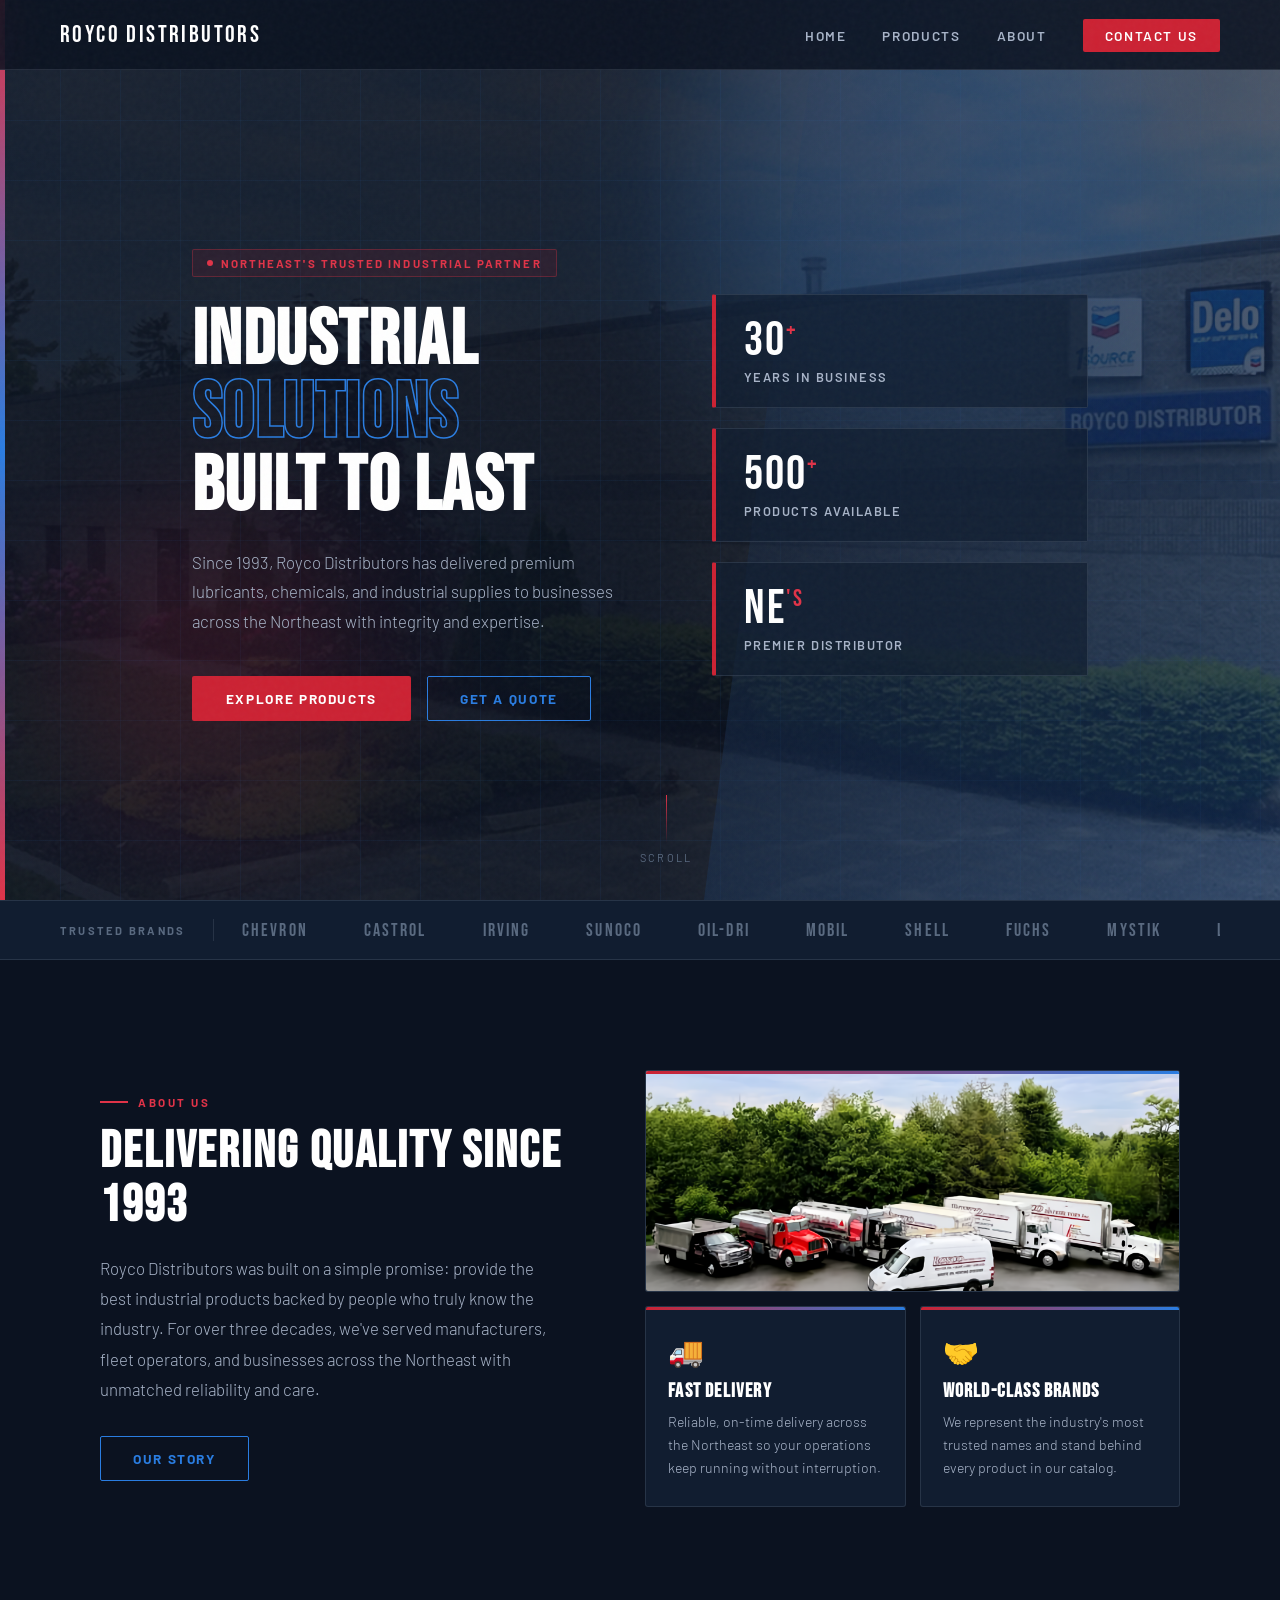
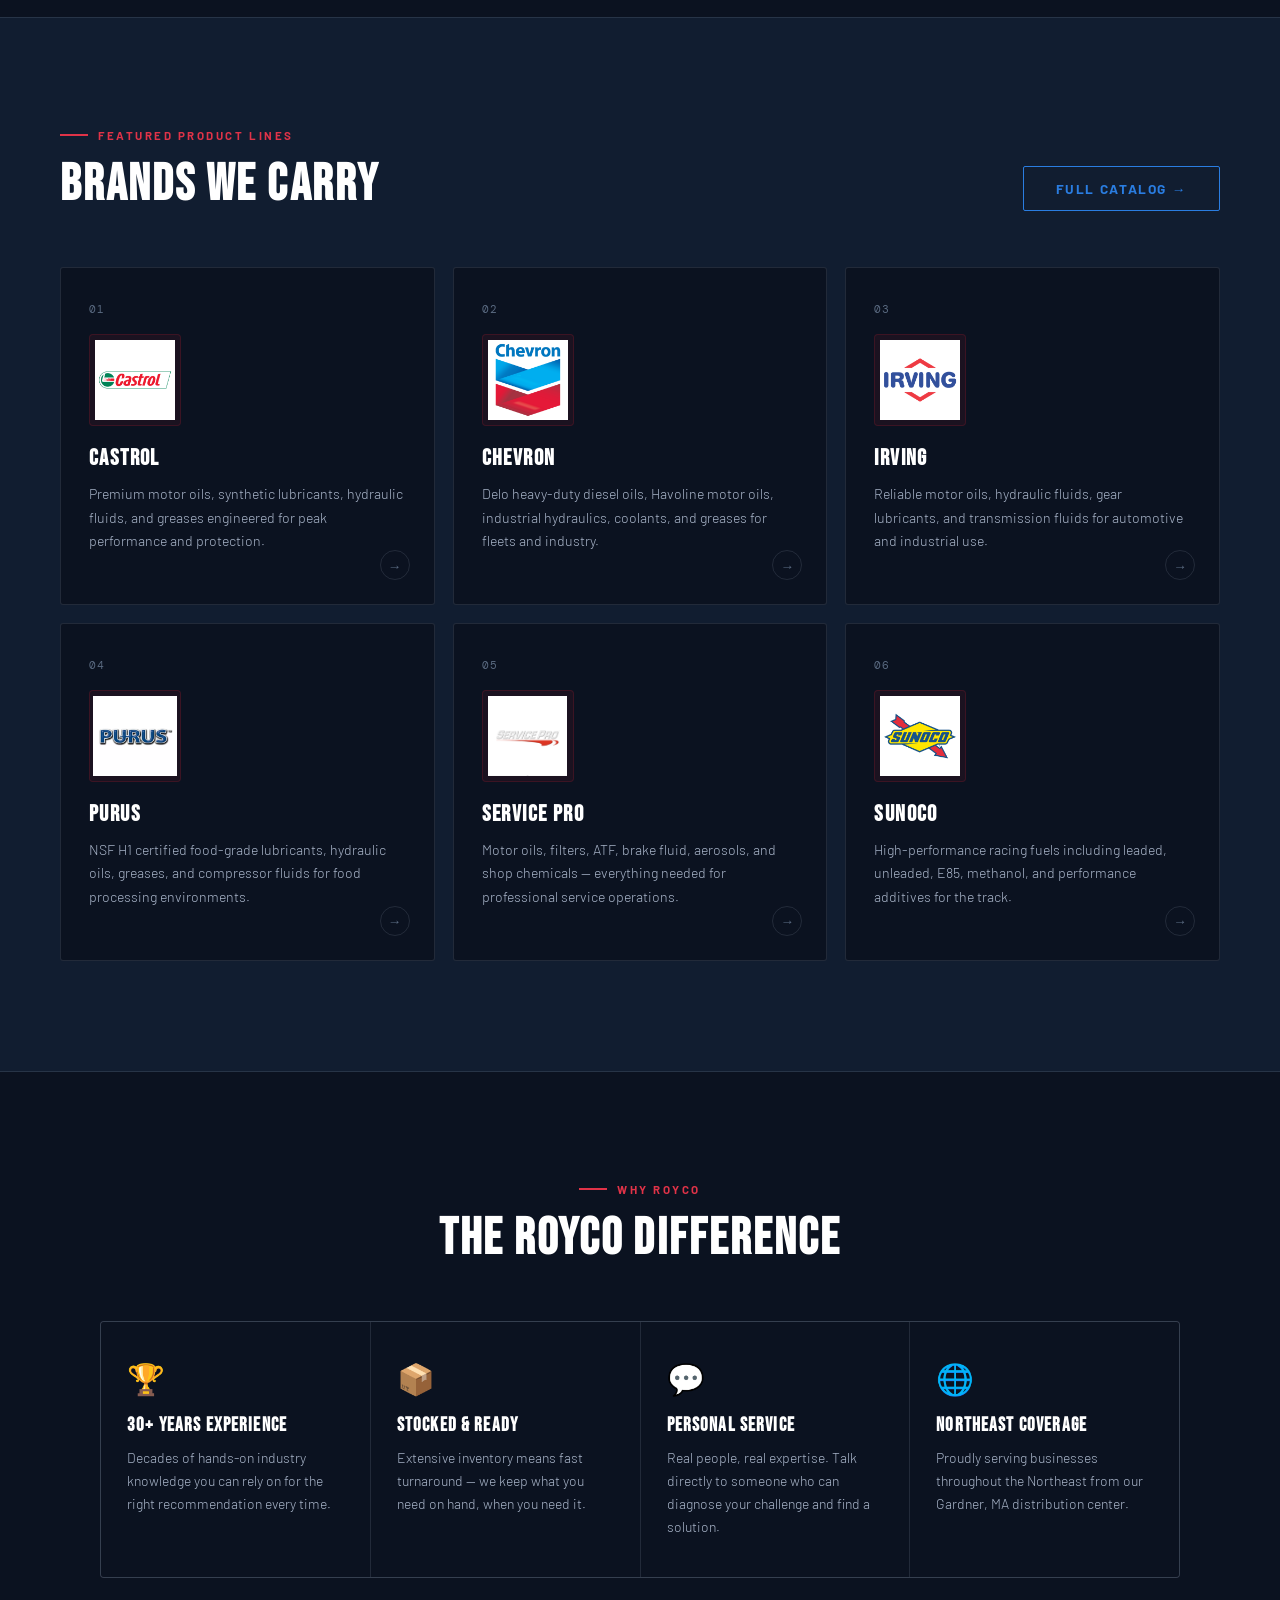
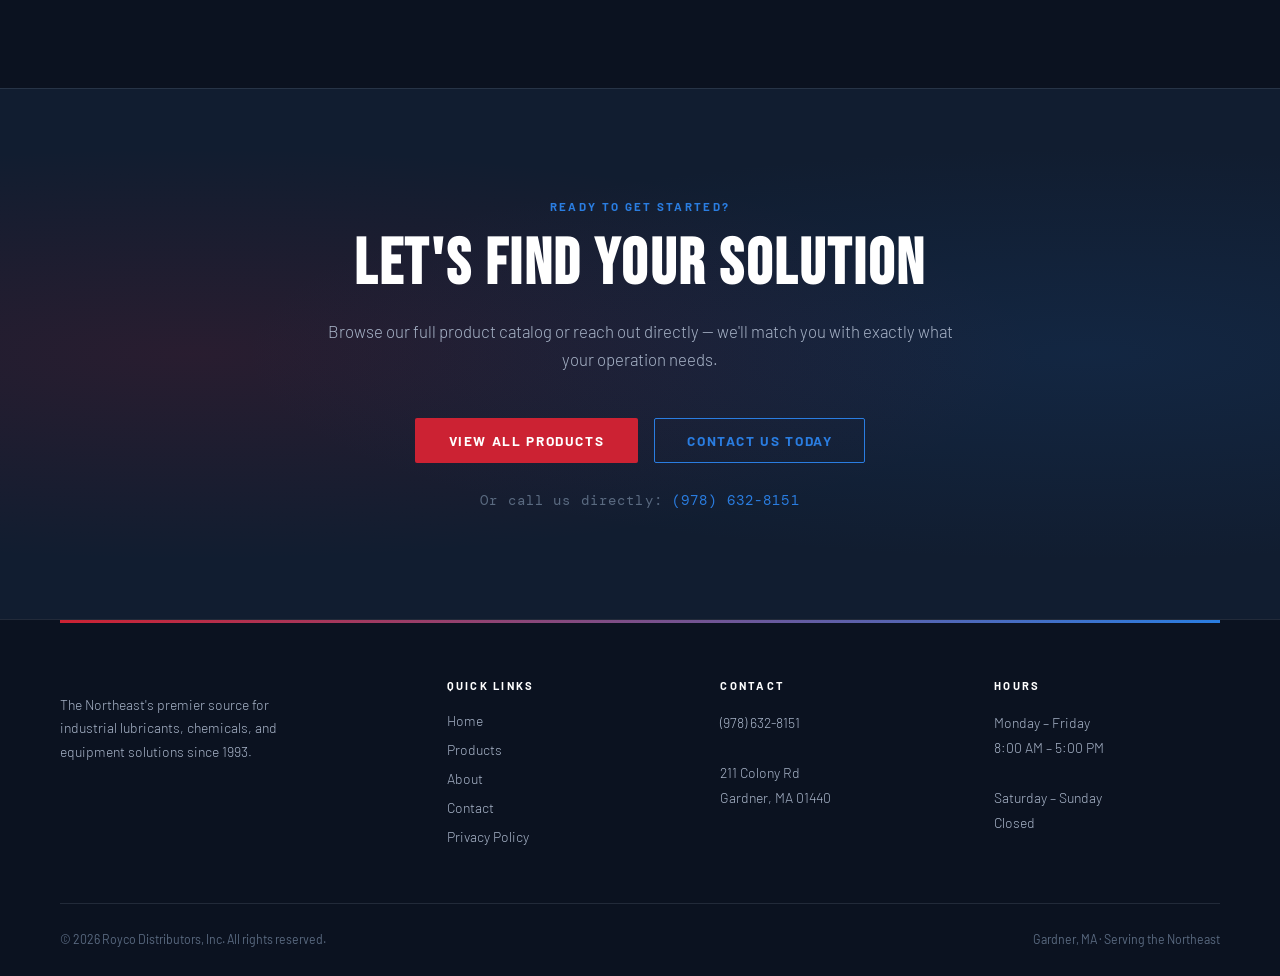
==== commit 126e919f: "images products" ====
--- a/index.html
+++ b/index.html
@@ -109,6 +109,7 @@
                 <span>Oil-Dri</span>
                 <span>Mobil</span>
                 <span>Shell</span>
+                <span>Fuchs</span>
                 <span>Mystik</span>
                 <span>Lubriplate</span>
                 <span>WD-40</span>
@@ -120,6 +121,7 @@
                 <span>Oil-Dri</span>
                 <span>Mobil</span>
                 <span>Shell</span>
+                <span>Fuchs</span>
                 <span>Mystik</span>
                 <span>Lubriplate</span>
                 <span>WD-40</span>
@@ -165,52 +167,64 @@
         <div class="products-inner">
             <div class="products-header reveal">
                 <div>
-                    <div class="section-label">What We Carry</div>
-                    <h2 class="section-title">Our Product Lines</h2>
+                    <div class="section-label">Featured Product Lines</div>
+                    <h2 class="section-title">Brands We Carry</h2>
                 </div>
                 <a href="pages/products.html" class="btn-outline">Full Catalog →</a>
             </div>
             <div class="products-grid">
                 <div class="product-card reveal">
                     <div class="product-num">01</div>
-                    <div class="product-icon">🛢️</div>
-                    <h3>Industrial Lubricants</h3>
-                    <p>Engine oils, gear oils, hydraulic fluids, and greases for every application from light maintenance to heavy industry.</p>
+                    <div class="product-icon">
+                        <img src="images/castrol.png" alt="Castrol" style="height:80px; width:auto; object-fit:contain;">
+                    </div>
+                    <h3>Castrol</h3>
+                    <p>Premium motor oils, synthetic lubricants, hydraulic fluids, and greases engineered for peak performance and protection.</p>
                     <div class="product-arrow">→</div>
                 </div>
                 <div class="product-card reveal" style="transition-delay:0.1s">
                     <div class="product-num">02</div>
-                    <div class="product-icon">⚗️</div>
-                    <h3>Chemicals & Cleaners</h3>
-                    <p>Solvents, degreasers, aerosols, and specialty chemicals for industrial cleaning and facility maintenance.</p>
+                    <div class="product-icon">
+                        <img src="images/chevron.png" alt="Chevron" style="height:80px;width:auto;object-fit:contain;">
+                    </div>
+                    <h3>Chevron</h3>
+                    <p>Delo heavy-duty diesel oils, Havoline motor oils, industrial hydraulics, coolants, and greases for fleets and industry.</p>
                     <div class="product-arrow">→</div>
                 </div>
                 <div class="product-card reveal" style="transition-delay:0.2s">
                     <div class="product-num">03</div>
-                    <div class="product-icon">❄️</div>
-                    <h3>Coolants & Antifreeze</h3>
-                    <p>Premium cooling system fluids for automotive, fleet, and industrial applications in all conditions.</p>
+                    <div class="product-icon">
+                        <img src="images/irving.png" alt="Irving" style="height:80px;width:auto;object-fit:contain;">
+                    </div>
+                    <h3>Irving</h3>
+                    <p>Reliable motor oils, hydraulic fluids, gear lubricants, and transmission fluids for automotive and industrial use.</p>
                     <div class="product-arrow">→</div>
                 </div>
                 <div class="product-card reveal" style="transition-delay:0.3s">
                     <div class="product-num">04</div>
-                    <div class="product-icon">🧹</div>
-                    <h3>Absorbents</h3>
-                    <p>Spill control and cleanup solutions that meet regulatory standards and protect your workplace environment.</p>
+                    <div class="product-icon">
+                        <img src="images/purus.png" alt="Purus" style="height:80px;width:auto;object-fit:contain;">
+                    </div>
+                    <h3>Purus</h3>
+                    <p>NSF H1 certified food-grade lubricants, hydraulic oils, greases, and compressor fluids for food processing environments.</p>
                     <div class="product-arrow">→</div>
                 </div>
                 <div class="product-card reveal" style="transition-delay:0.4s">
                     <div class="product-num">05</div>
-                    <div class="product-icon">⛽</div>
-                    <h3>Racing Fuels</h3>
-                    <p>High-performance fuels and additives for competitive motorsports and high-output engine applications.</p>
+                    <div class="product-icon">
+                        <img src="images/servicepro.png" alt="Service Pro" style="height:80px;width:auto;object-fit:fill;">
+                    </div>                    
+                    <h3>Service Pro</h3>
+                    <p>Motor oils, filters, ATF, brake fluid, aerosols, and shop chemicals — everything needed for professional service operations.</p>
                     <div class="product-arrow">→</div>
                 </div>
                 <div class="product-card reveal" style="transition-delay:0.5s">
                     <div class="product-num">06</div>
-                    <div class="product-icon">🔧</div>
-                    <h3>Equipment & Dispensing</h3>
-                    <p>Fluid handling equipment, dispensing systems, and accessories for safe and efficient operations.</p>
+                    <div class="product-icon">
+                        <img src="images/sunoco.png" alt="Sunoco" style="height:80px;width:auto;object-fit:contain;">
+                    </div>
+                    <h3>Sunoco</h3>
+                    <p>High-performance racing fuels including leaded, unleaded, E85, methanol, and performance additives for the track.</p>
                     <div class="product-arrow">→</div>
                 </div>
             </div>
--- a/styles.css
+++ b/styles.css
@@ -574,7 +574,7 @@
     margin-bottom: 18px;
 }
 .product-icon {
-    width: 46px; height: 46px;
+    width: 92px; height: 92px;
     background: rgba(176,28,46,0.1);
     border: 1px solid rgba(176,28,46,0.22);
     border-radius: 4px;
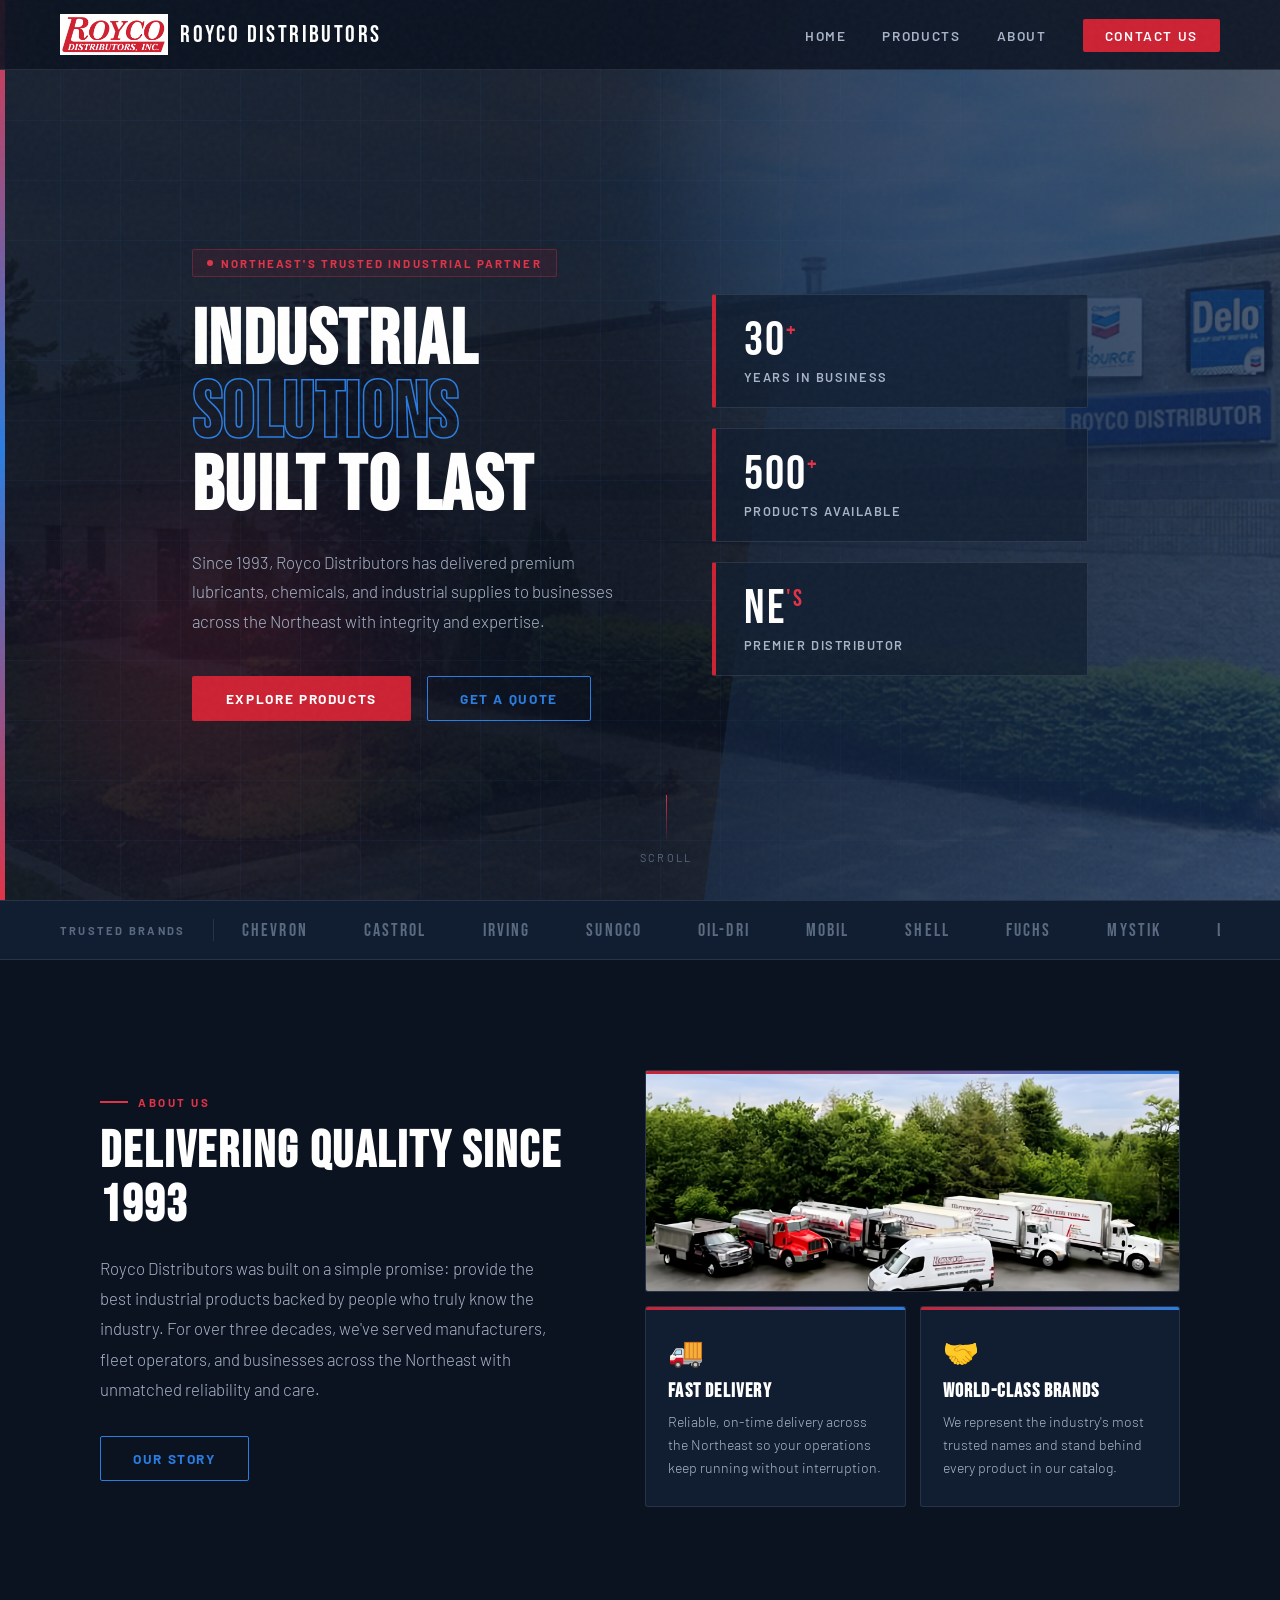
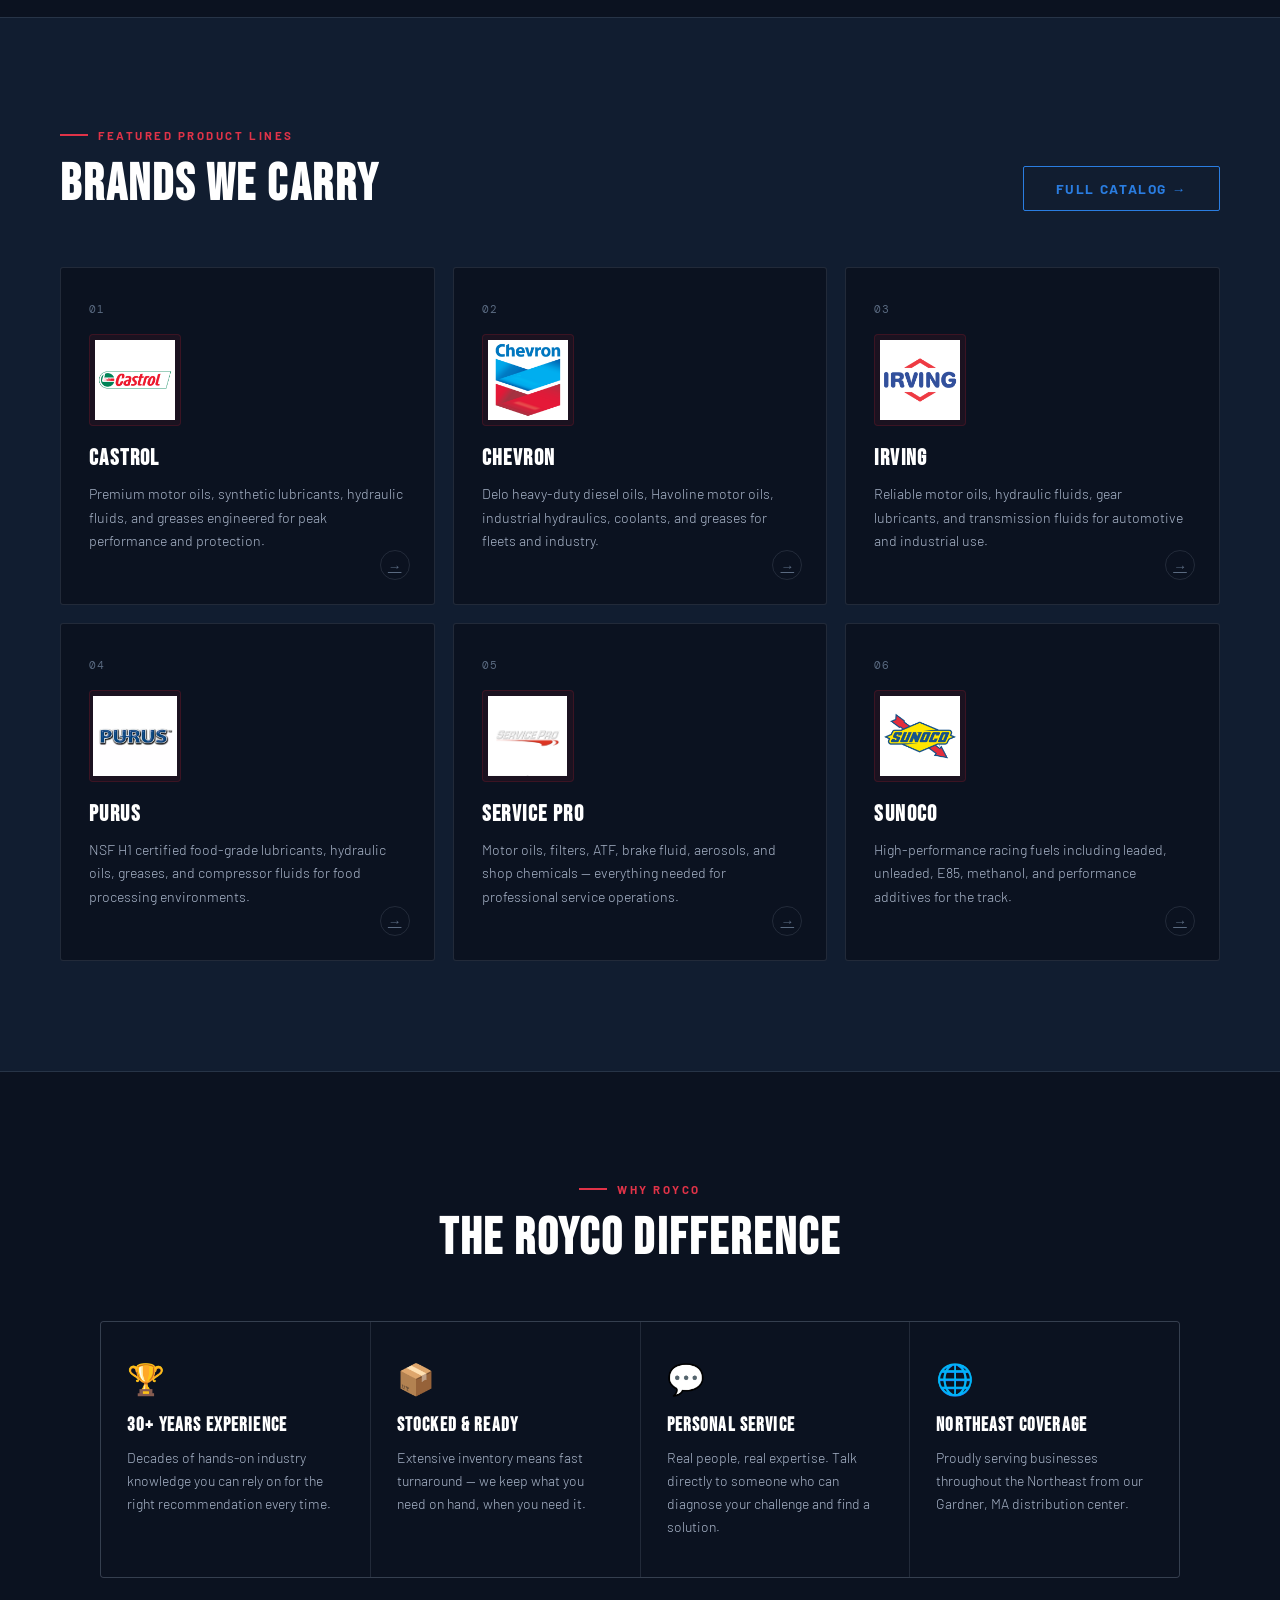
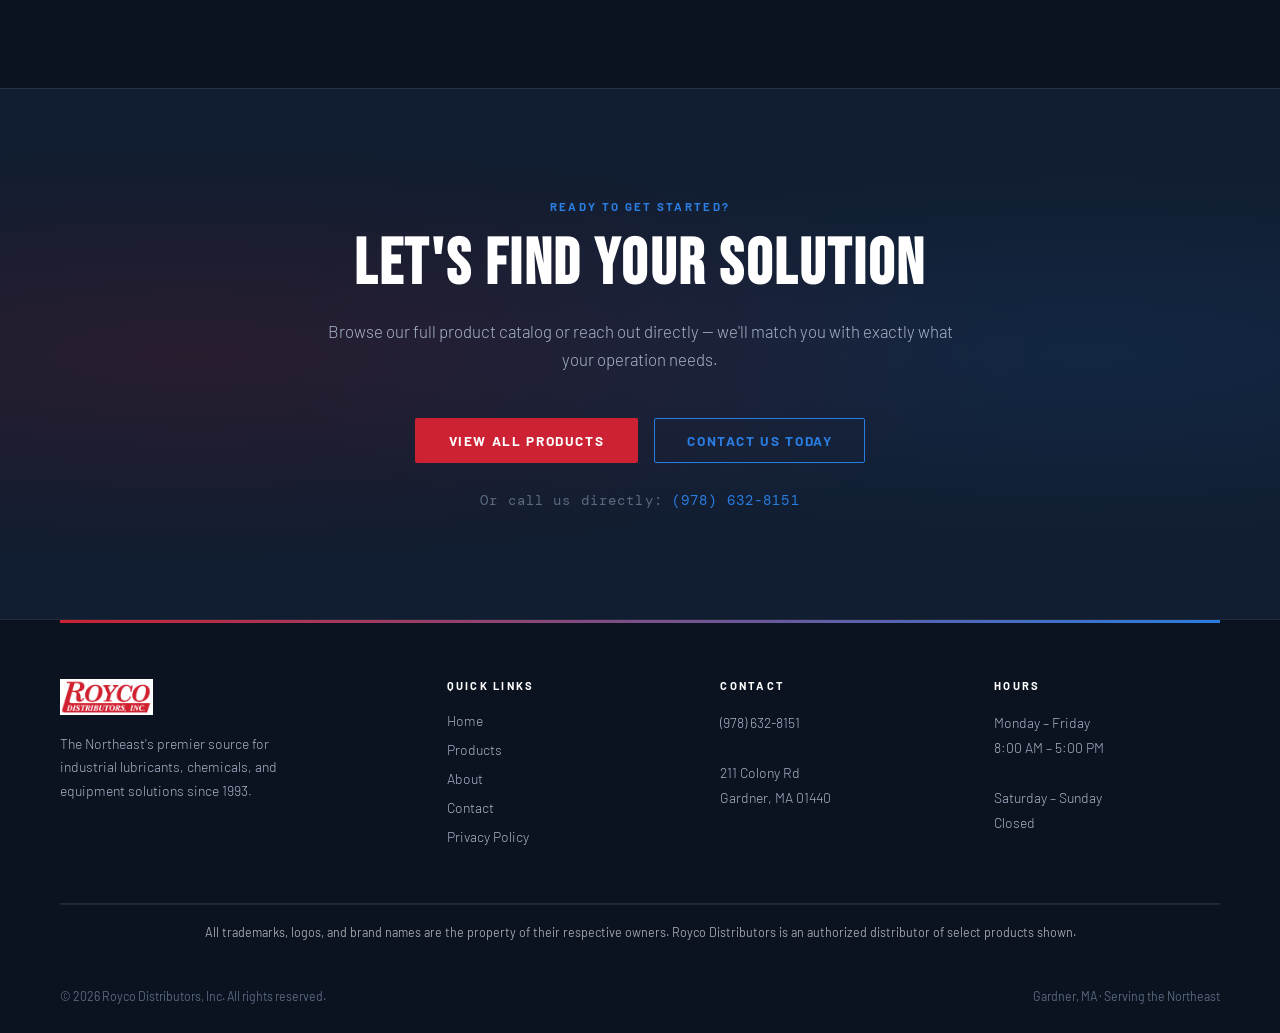
==== commit 093a8ac8: "ref links, image banner, legal" ====
--- a/index.html
+++ b/index.html
@@ -32,7 +32,7 @@
     <!-- ── NAVBAR ── -->
     <header class="navbar" id="navbar">
         <a href="index.html" class="nav-logo">
-            <img src="images/logo.png" alt="Royco Distributors Logo" onerror="this.style.display='none'">
+            <img src="images/logo.png" alt="Royco Distributors Logo">
             <span class="nav-logo-text">Royco Distributors</span>
         </a>
         <button class="menu-toggle" id="menuToggle" aria-label="Toggle menu">
@@ -180,7 +180,8 @@
                     </div>
                     <h3>Castrol</h3>
                     <p>Premium motor oils, synthetic lubricants, hydraulic fluids, and greases engineered for peak performance and protection.</p>
-                    <div class="product-arrow">→</div>
+                    <a href="pages/products.html#castrol" class="product-arrow">→</a>
+                        
                 </div>
                 <div class="product-card reveal" style="transition-delay:0.1s">
                     <div class="product-num">02</div>
@@ -189,7 +190,7 @@
                     </div>
                     <h3>Chevron</h3>
                     <p>Delo heavy-duty diesel oils, Havoline motor oils, industrial hydraulics, coolants, and greases for fleets and industry.</p>
-                    <div class="product-arrow">→</div>
+                    <a href="pages/products.html#chevron" class="product-arrow">→</a>
                 </div>
                 <div class="product-card reveal" style="transition-delay:0.2s">
                     <div class="product-num">03</div>
@@ -198,7 +199,7 @@
                     </div>
                     <h3>Irving</h3>
                     <p>Reliable motor oils, hydraulic fluids, gear lubricants, and transmission fluids for automotive and industrial use.</p>
-                    <div class="product-arrow">→</div>
+                    <a href="pages/products.html#irving" class="product-arrow">→</a>
                 </div>
                 <div class="product-card reveal" style="transition-delay:0.3s">
                     <div class="product-num">04</div>
@@ -207,7 +208,7 @@
                     </div>
                     <h3>Purus</h3>
                     <p>NSF H1 certified food-grade lubricants, hydraulic oils, greases, and compressor fluids for food processing environments.</p>
-                    <div class="product-arrow">→</div>
+                    <a href="pages/products.html#purus" class="product-arrow">→</a>
                 </div>
                 <div class="product-card reveal" style="transition-delay:0.4s">
                     <div class="product-num">05</div>
@@ -216,7 +217,7 @@
                     </div>                    
                     <h3>Service Pro</h3>
                     <p>Motor oils, filters, ATF, brake fluid, aerosols, and shop chemicals — everything needed for professional service operations.</p>
-                    <div class="product-arrow">→</div>
+                    <a href="pages/products.html#servicepro" class="product-arrow">→</a>
                 </div>
                 <div class="product-card reveal" style="transition-delay:0.5s">
                     <div class="product-num">06</div>
@@ -225,7 +226,7 @@
                     </div>
                     <h3>Sunoco</h3>
                     <p>High-performance racing fuels including leaded, unleaded, E85, methanol, and performance additives for the track.</p>
-                    <div class="product-arrow">→</div>
+                    <a href="pages/products.html#sunoco" class="product-arrow">→</a>
                 </div>
             </div>
         </div>
@@ -277,46 +278,54 @@
     </section>
 
     <!-- ── FOOTER ── -->
-    <footer class="footer">
-        <div class="footer-accent-line"></div>
-        <div class="footer-inner">
-            <div class="footer-brand">
-                <img src="images/logo.png" alt="Royco Distributors" onerror="this.style.display='none'">
-                <p>The Northeast's premier source for industrial lubricants, chemicals, and equipment solutions since 1993.</p>
-            </div>
-            <div class="footer-col">
-                <h5>Quick Links</h5>
-                <ul>
-                    <li><a href="index.html">Home</a></li>
-                    <li><a href="pages/products.html">Products</a></li>
-                    <li><a href="pages/about.html">About</a></li>
-                    <li><a href="pages/contact.html">Contact</a></li>
-                    <li><a href="pages/privacy.html">Privacy Policy</a></li>
-                </ul>
-            </div>
-            <div class="footer-col">
-                <h5>Contact</h5>
-                <p>
-                    <a href="tel:+19786328151">(978) 632-8151</a><br><br>
-                    211 Colony Rd<br>
-                    Gardner, MA 01440
-                </p>
-            </div>
-            <div class="footer-col">
-                <h5>Hours</h5>
-                <p>
-                    Monday – Friday<br>
-                    8:00 AM – 5:00 PM<br><br>
-                    Saturday – Sunday<br>
-                    Closed
-                </p>
-            </div>
-        </div>
-        <div class="footer-bottom">
-            <p>© <span id="year"></span> Royco Distributors, Inc. All rights reserved.</p>
-            <p>Gardner, MA · Serving the Northeast</p>
-        </div>
-    </footer>
+<footer class="footer">
+    <div class="footer-accent-line"></div>
+    <div class="footer-inner">
+        <div class="footer-brand">
+            <img src="images/logo.png" alt="Royco Distributors" onerror="this.style.display='none'">
+            <p>The Northeast's premier source for industrial lubricants, chemicals, and equipment solutions since 1993.</p>
+        </div>
+        <div class="footer-col">
+            <h5>Quick Links</h5>
+            <ul>
+                <li><a href="index.html">Home</a></li>
+                <li><a href="pages/products.html">Products</a></li>
+                <li><a href="pages/about.html">About</a></li>
+                <li><a href="pages/contact.html">Contact</a></li>
+                <li><a href="pages/privacy.html">Privacy Policy</a></li>
+            </ul>
+        </div>
+        <div class="footer-col">
+            <h5>Contact</h5>
+            <p>
+                <a href="tel:+19786328151">(978) 632-8151</a><br><br>
+                211 Colony Rd<br>
+                Gardner, MA 01440
+            </p>
+        </div>
+        <div class="footer-col">
+            <h5>Hours</h5>
+            <p>
+                Monday – Friday<br>
+                8:00 AM – 5:00 PM<br><br>
+                Saturday – Sunday<br>
+                Closed
+            </p>
+        </div>
+    </div>
+
+    <div class="footer-legal">
+        <p>
+            All trademarks, logos, and brand names are the property of their respective owners.
+            Royco Distributors is an authorized distributor of select products shown.
+        </p>
+    </div>
+
+    <div class="footer-bottom">
+        <p>© <span id="year"></span> Royco Distributors, Inc. All rights reserved.</p>
+        <p>Gardner, MA · Serving the Northeast</p>
+    </div>
+</footer>
 
     <!-- JavaScript -->
     <script src="main.js"></script>
--- a/styles.css
+++ b/styles.css
@@ -559,6 +559,7 @@
     background: linear-gradient(135deg, rgba(26,76,138,0.07), transparent 60%);
     opacity: 0;
     transition: opacity 0.35s;
+    pointer-events: none;
 }
 .product-card:hover {
     border-color: var(--blue-bright);
@@ -615,9 +616,18 @@
     font-size: 0.85rem;
     transition: all 0.3s;
 }
+.product-arrow a{
+    display: inline-flex;
+    align-items: center;
+    justify-content: center;
+    text-decoration: none;
+    cursor: pointer;
+    position: relative;
+    z-index: 5;
+}
 .product-card:hover .product-arrow {
-    border-color: var(--blue-bright);
-    color: var(--blue-bright);
+    border-color: var(--divider);
+    color: var(--steel);
     transform: translate(2px, -2px);
 }
 
@@ -744,6 +754,22 @@
     animation: lineShift 4s linear infinite;
     margin-bottom: 56px;
 }
+
+.footer-legal {
+    max-width: 1200px;
+    margin: 0 auto;
+    padding: 0 60px 18px;
+    text-align: center;
+    border-top: 1px solid rgba(255,255,255,0.08);
+}
+
+.footer-legal p {
+    margin: 18px 0 0;
+    font-size: 0.78rem;
+    line-height: 1.6;
+    color: rgba(255,255,255,0.62);
+}
+
 @keyframes lineShift {
     0%   { background-position: 0% 0; }
     100% { background-position: 200% 0; }
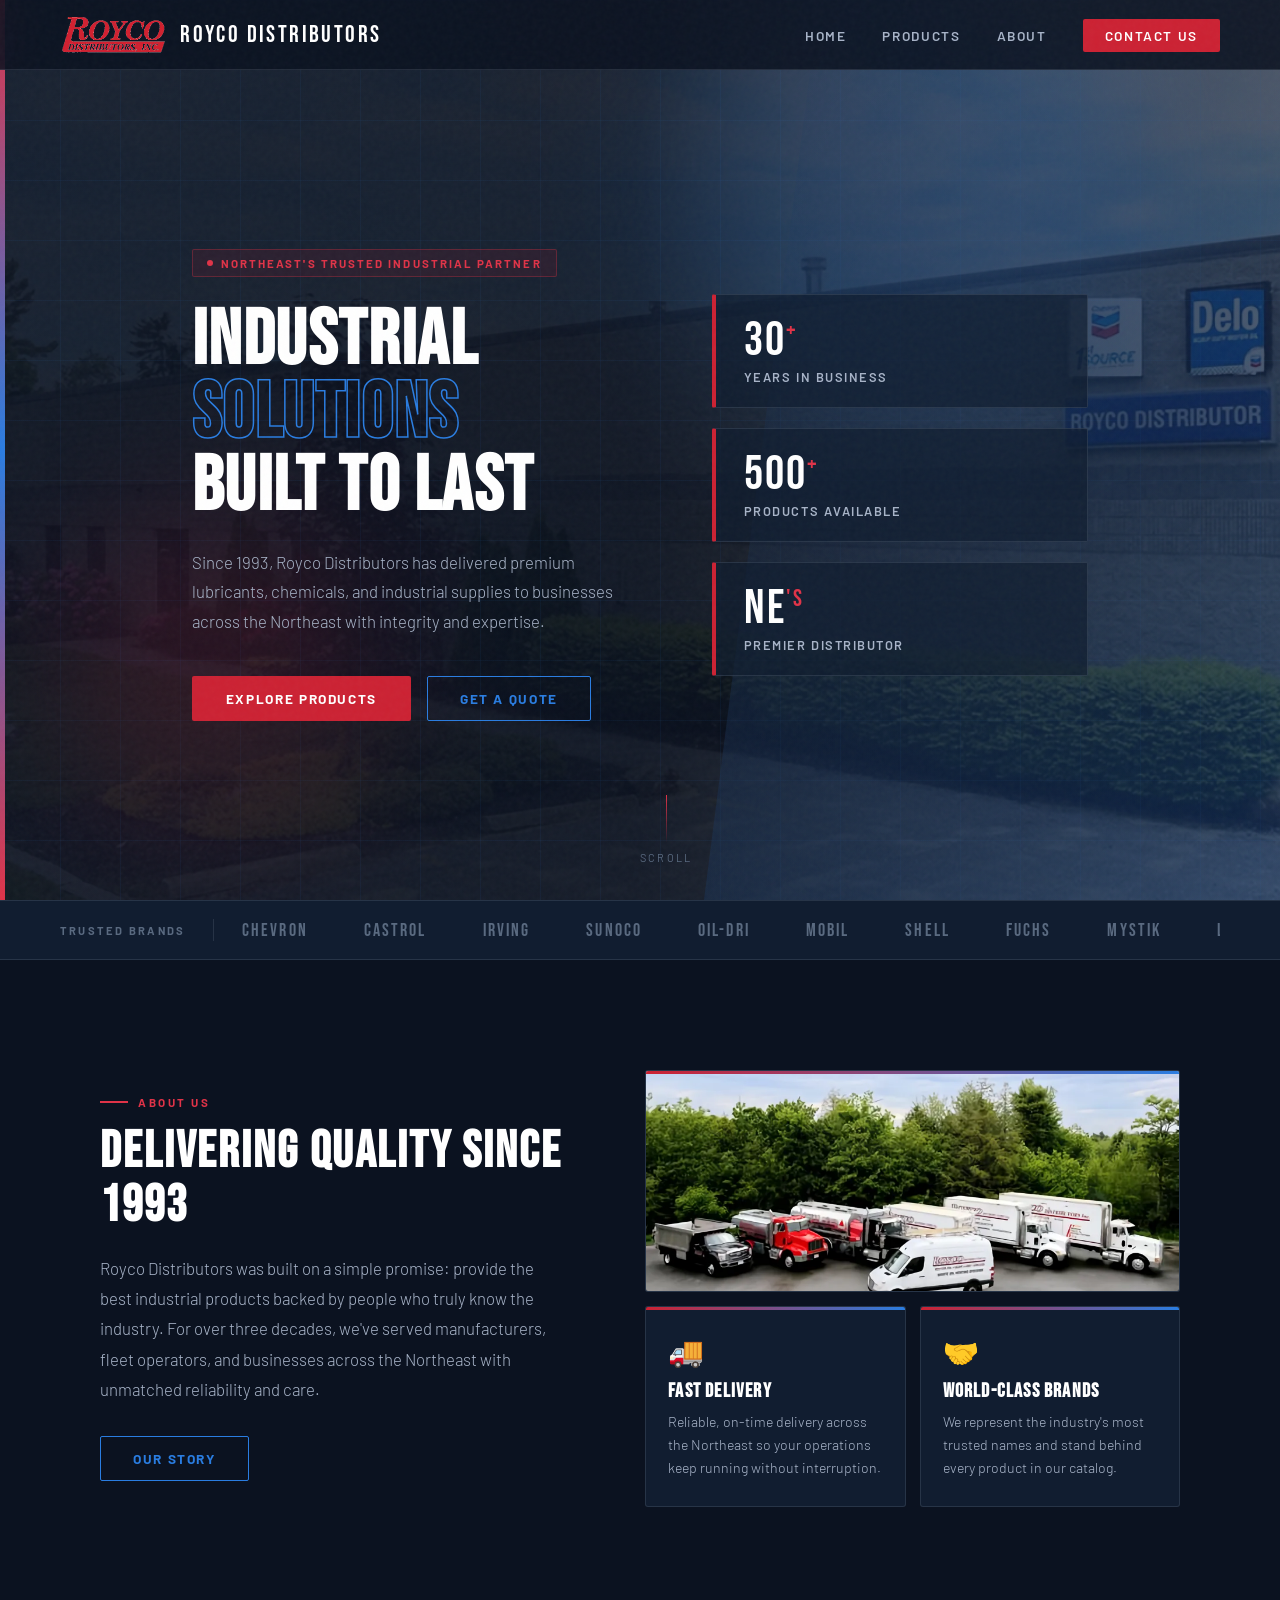
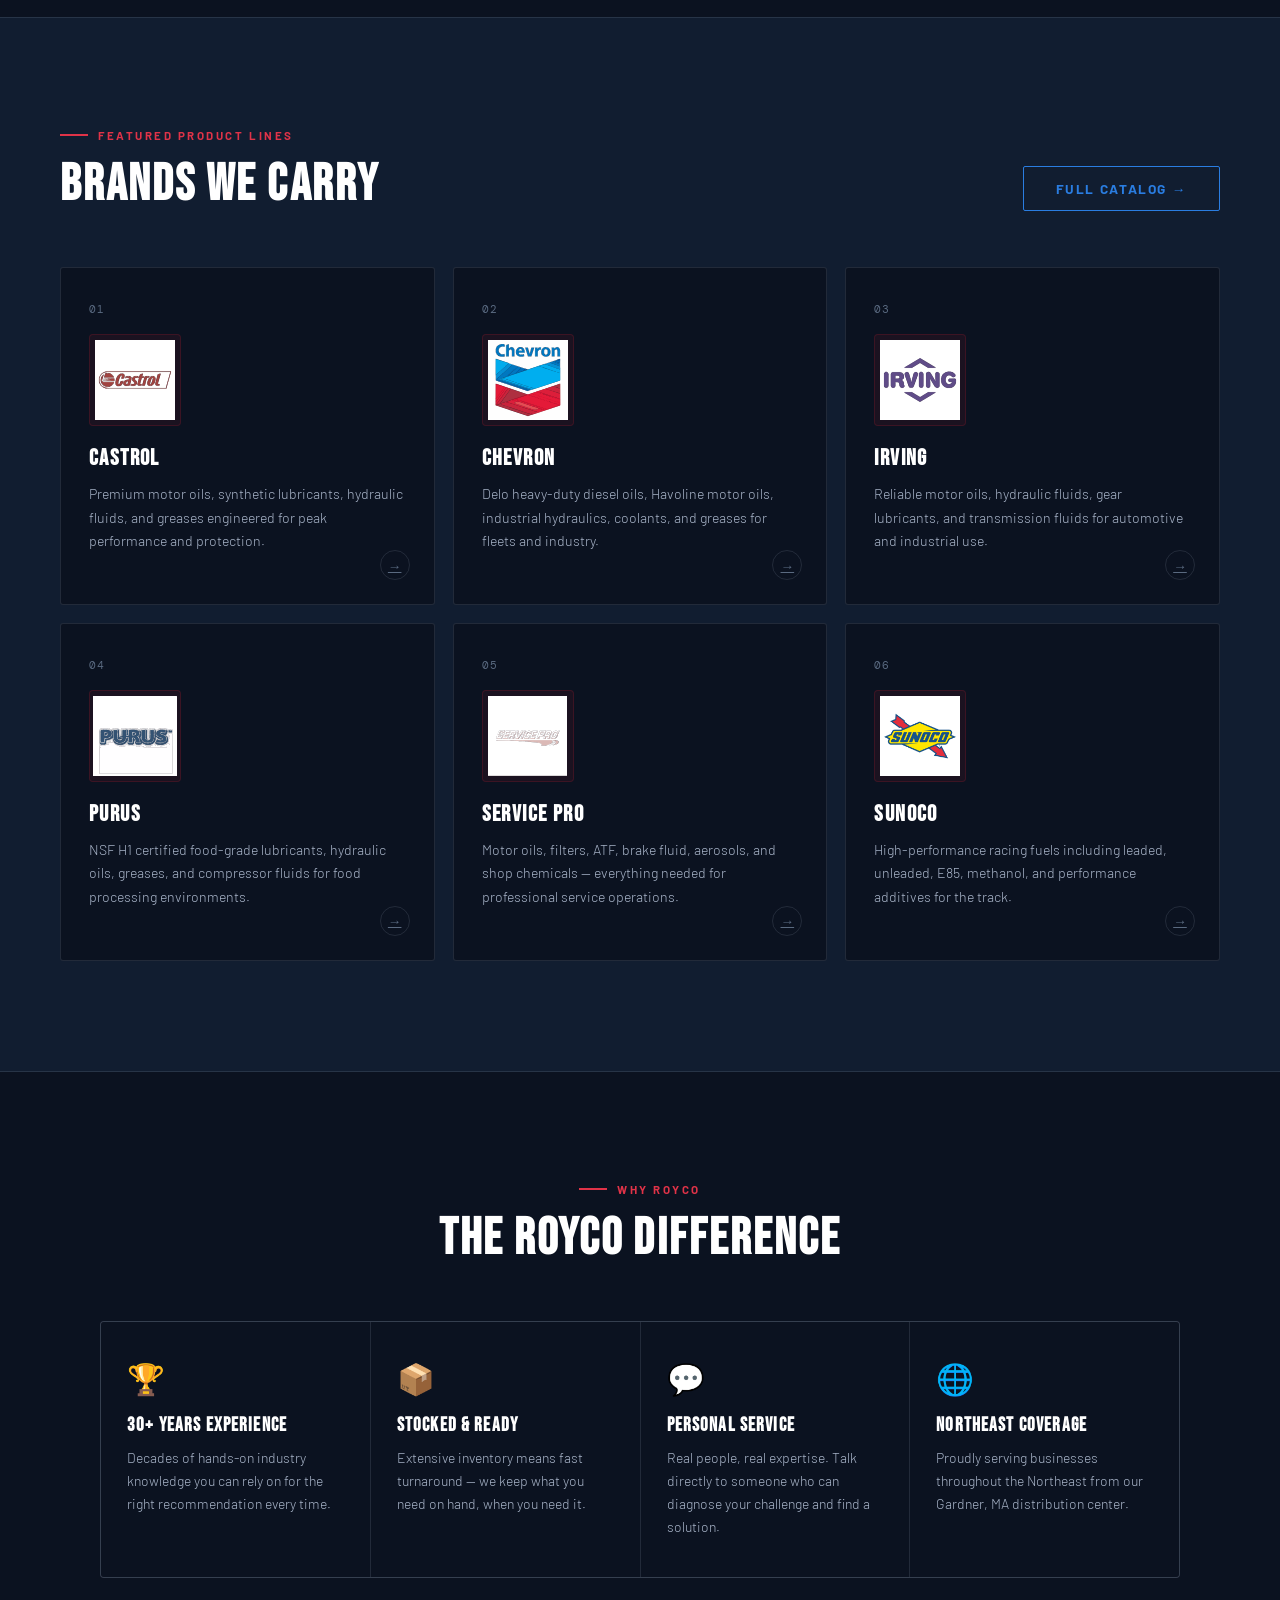
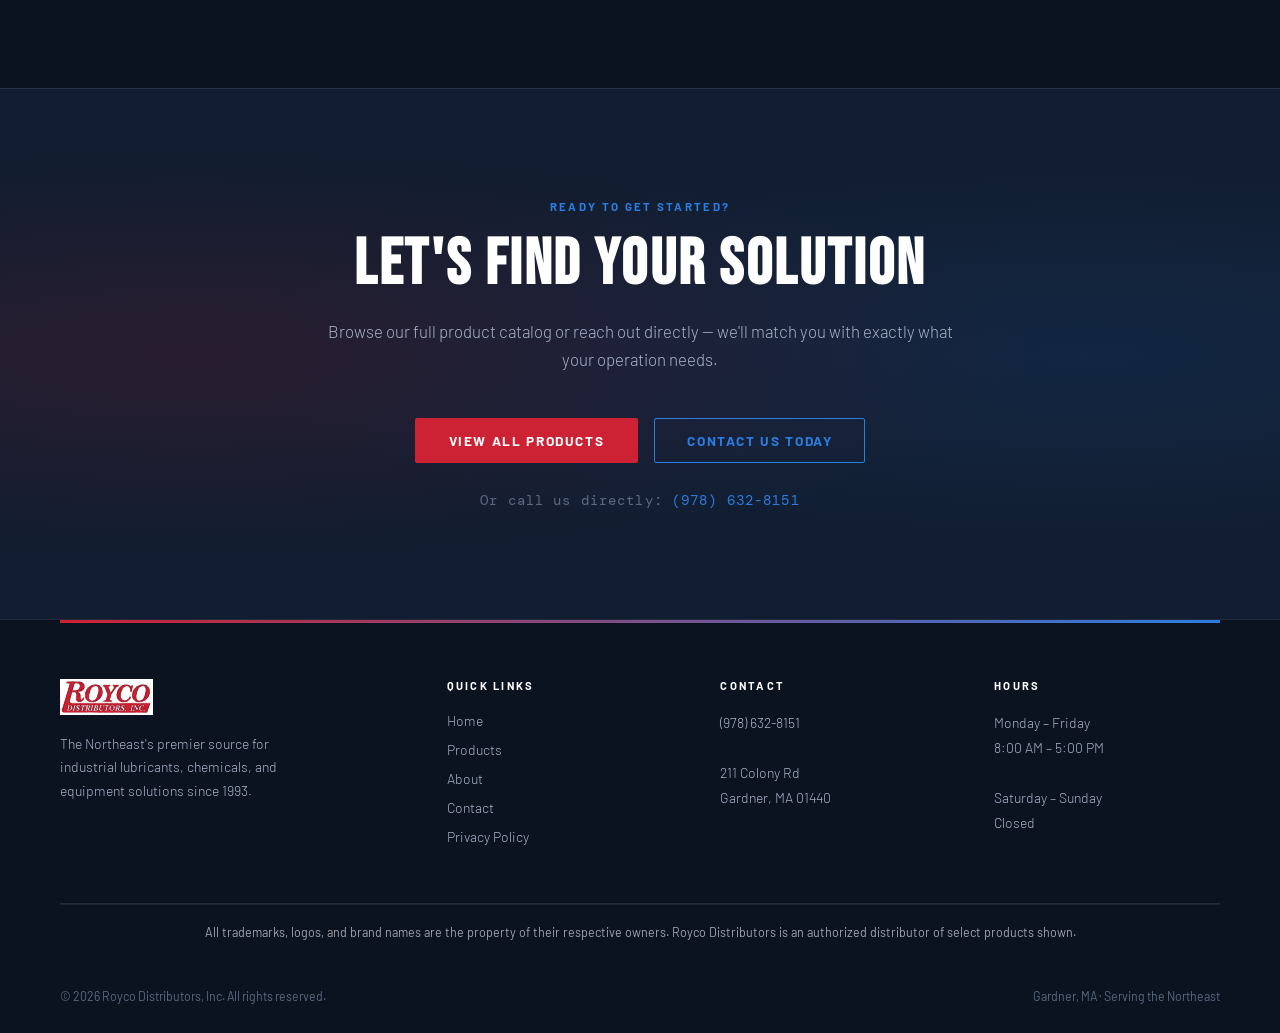
==== commit 905a6884: "images webp and svg" ====
--- a/index.html
+++ b/index.html
@@ -32,7 +32,7 @@
     <!-- ── NAVBAR ── -->
     <header class="navbar" id="navbar">
         <a href="index.html" class="nav-logo">
-            <img src="images/logo.png" alt="Royco Distributors Logo">
+            <img src="images/logoclear.png" alt="Royco Distributors Logo">
             <span class="nav-logo-text">Royco Distributors</span>
         </a>
         <button class="menu-toggle" id="menuToggle" aria-label="Toggle menu">
@@ -47,7 +47,7 @@
     </header>
 
     <!-- ── HERO ── -->
-    <section class="hero" style="background-image: url('images/ss1.png'); background-size: cover; background-position: center;">
+    <section class="hero" style="background-image: url('images/ss1.webp'); background-size: cover; background-position: center;">
         <div style="position:absolute;inset:0;background:linear-gradient(to right, rgba(11,18,32,0.92) 50%, rgba(11,18,32,0.6));"></div>
         <div class="hero-grid"></div>
         <div class="hero-accent"></div>
@@ -147,7 +147,7 @@
         </div>
         <div class="about-cards reveal">
             <div class="about-card" style="padding:0;overflow:hidden;grid-column:span 2;min-height:200px;">
-                <img src="images/ss3.png" alt="Royco Distributors Fleet" style="width:100%;height:220px;object-fit:cover;object-position:center;display:block;">
+                <img src="images/ss3.webp" alt="Royco Distributors Fleet" style="width:100%;height:220px;object-fit:cover;object-position:center;display:block;">
             </div>
             <div class="about-card">
                 <div class="about-card-icon">🚚</div>
@@ -176,7 +176,7 @@
                 <div class="product-card reveal">
                     <div class="product-num">01</div>
                     <div class="product-icon">
-                        <img src="images/castrol.png" alt="Castrol" style="height:80px; width:auto; object-fit:contain;">
+                        <img src="images/castrol.svg" alt="Castrol" style="height:80px; width:auto; object-fit:contain;">
                     </div>
                     <h3>Castrol</h3>
                     <p>Premium motor oils, synthetic lubricants, hydraulic fluids, and greases engineered for peak performance and protection.</p>
@@ -186,7 +186,7 @@
                 <div class="product-card reveal" style="transition-delay:0.1s">
                     <div class="product-num">02</div>
                     <div class="product-icon">
-                        <img src="images/chevron.png" alt="Chevron" style="height:80px;width:auto;object-fit:contain;">
+                        <img src="images/chevron.svg" alt="Chevron" style="height:80px;width:auto;object-fit:contain;">
                     </div>
                     <h3>Chevron</h3>
                     <p>Delo heavy-duty diesel oils, Havoline motor oils, industrial hydraulics, coolants, and greases for fleets and industry.</p>
@@ -195,7 +195,7 @@
                 <div class="product-card reveal" style="transition-delay:0.2s">
                     <div class="product-num">03</div>
                     <div class="product-icon">
-                        <img src="images/irving.png" alt="Irving" style="height:80px;width:auto;object-fit:contain;">
+                        <img src="images/irving.svg" alt="Irving" style="height:80px;width:auto;object-fit:contain;">
                     </div>
                     <h3>Irving</h3>
                     <p>Reliable motor oils, hydraulic fluids, gear lubricants, and transmission fluids for automotive and industrial use.</p>
@@ -204,7 +204,7 @@
                 <div class="product-card reveal" style="transition-delay:0.3s">
                     <div class="product-num">04</div>
                     <div class="product-icon">
-                        <img src="images/purus.png" alt="Purus" style="height:80px;width:auto;object-fit:contain;">
+                        <img src="images/purus.svg" alt="Purus" style="height:80px;width:auto;object-fit:contain;">
                     </div>
                     <h3>Purus</h3>
                     <p>NSF H1 certified food-grade lubricants, hydraulic oils, greases, and compressor fluids for food processing environments.</p>
@@ -213,7 +213,7 @@
                 <div class="product-card reveal" style="transition-delay:0.4s">
                     <div class="product-num">05</div>
                     <div class="product-icon">
-                        <img src="images/servicepro.png" alt="Service Pro" style="height:80px;width:auto;object-fit:fill;">
+                        <img src="images/servicepro.svg" alt="Service Pro" style="height:80px;width:auto;object-fit:fill;">
                     </div>                    
                     <h3>Service Pro</h3>
                     <p>Motor oils, filters, ATF, brake fluid, aerosols, and shop chemicals — everything needed for professional service operations.</p>
@@ -282,7 +282,7 @@
     <div class="footer-accent-line"></div>
     <div class="footer-inner">
         <div class="footer-brand">
-            <img src="images/logo.png" alt="Royco Distributors" onerror="this.style.display='none'">
+            <img src="images/logo.svg" alt="Royco Distributors" onerror="this.style.display='none'">
             <p>The Northeast's premier source for industrial lubricants, chemicals, and equipment solutions since 1993.</p>
         </div>
         <div class="footer-col">
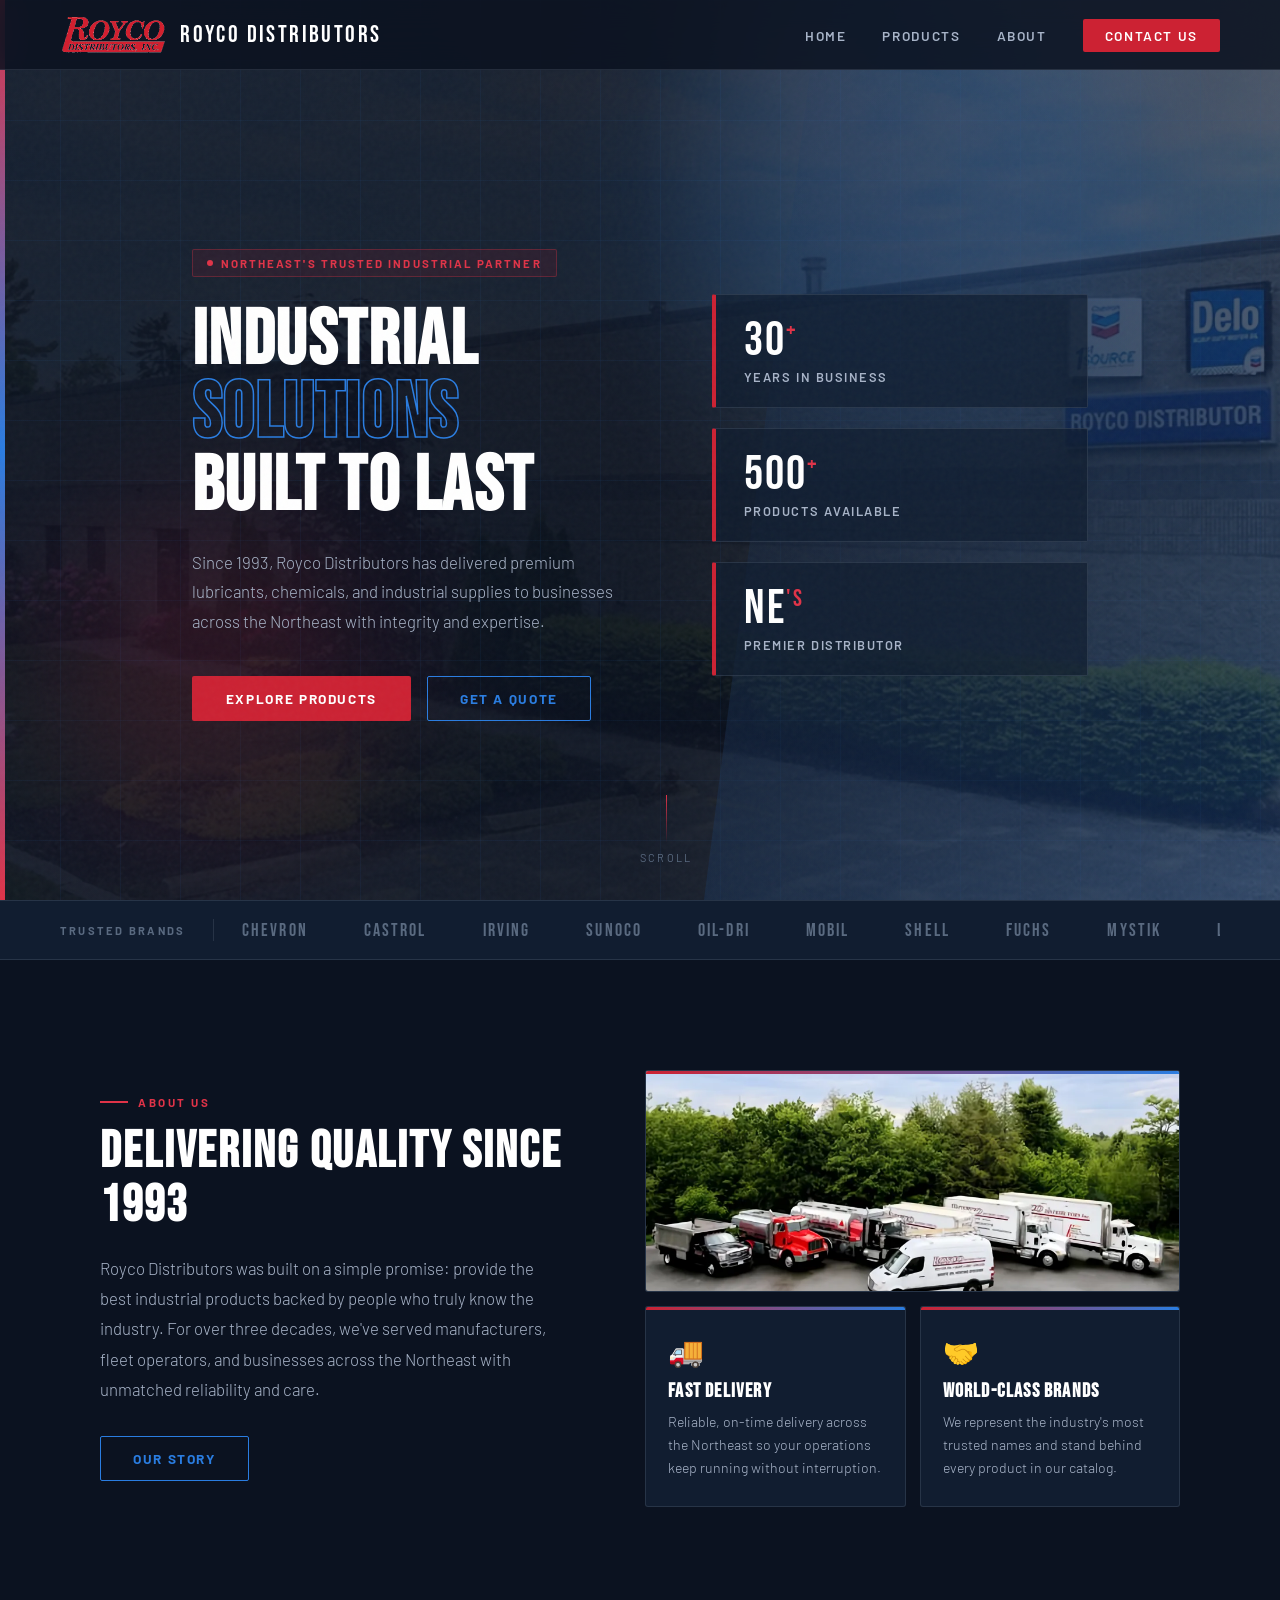
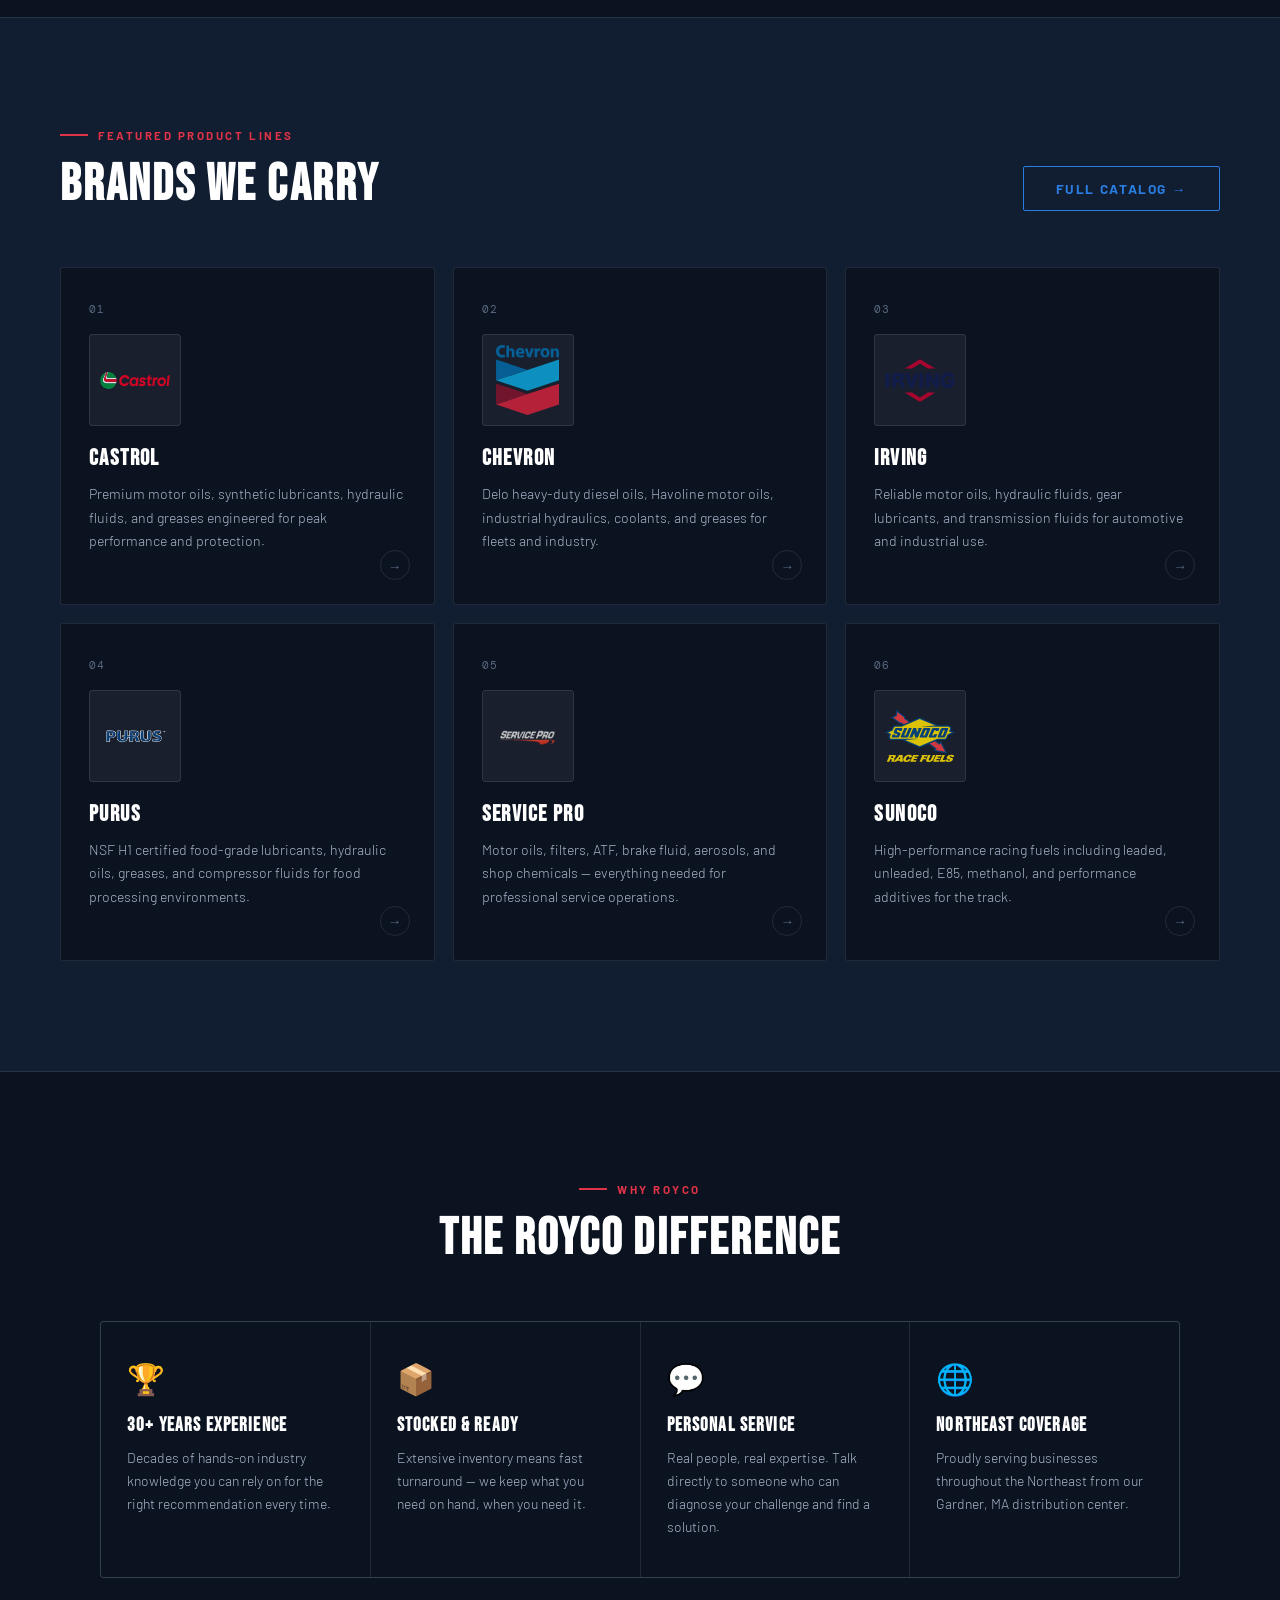
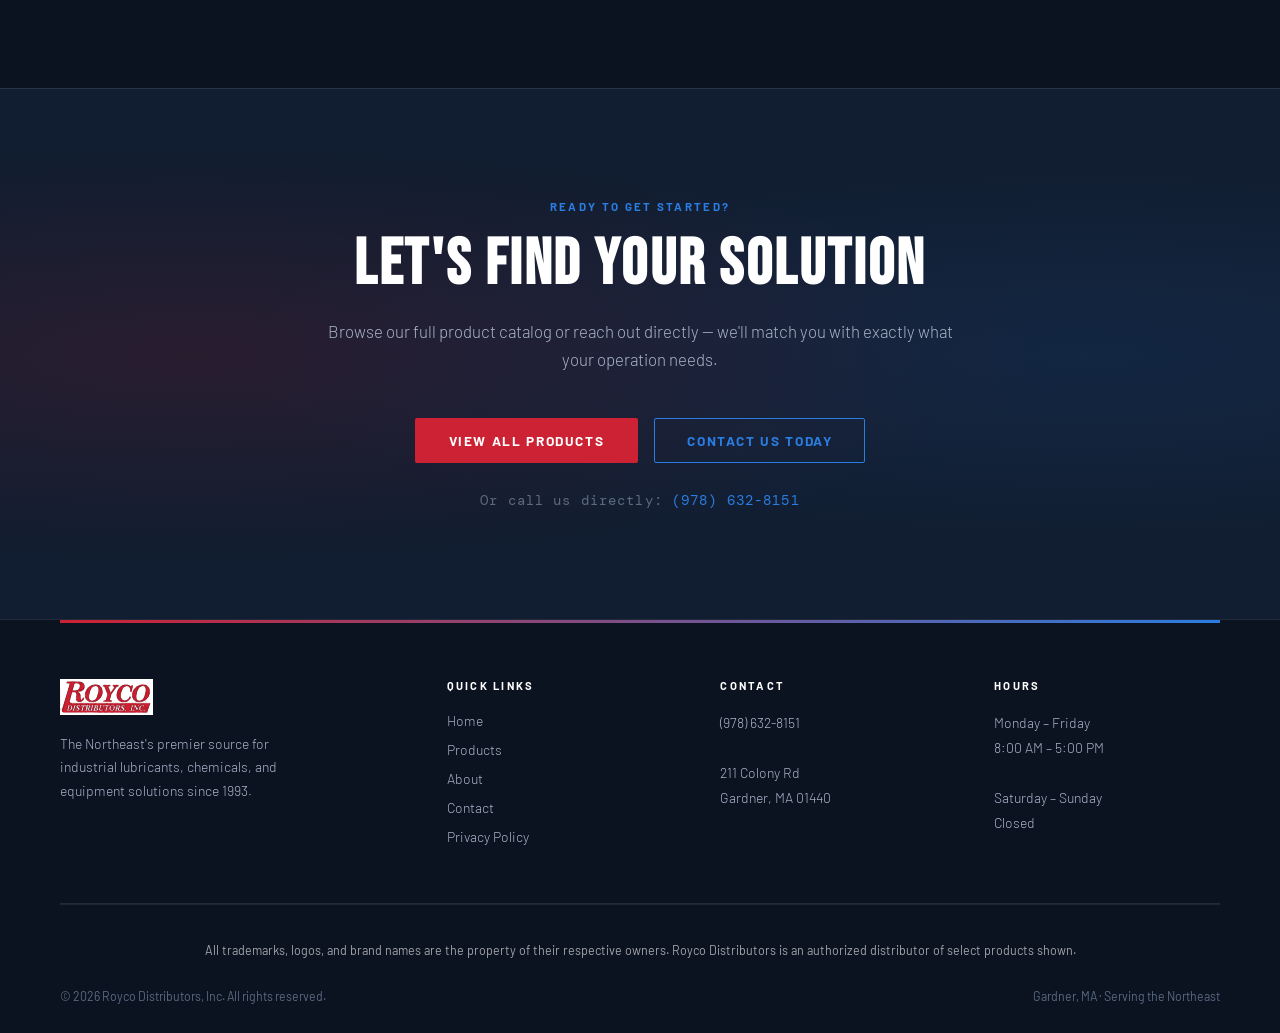
==== commit 953a45c0: "images chaning" ====
--- a/index.html
+++ b/index.html
@@ -204,7 +204,7 @@
                 <div class="product-card reveal" style="transition-delay:0.3s">
                     <div class="product-num">04</div>
                     <div class="product-icon">
-                        <img src="images/purus.svg" alt="Purus" style="height:80px;width:auto;object-fit:contain;">
+                        <img src="images/purus.png" alt="Purus" style="height:80px;width:auto;object-fit:contain;">
                     </div>
                     <h3>Purus</h3>
                     <p>NSF H1 certified food-grade lubricants, hydraulic oils, greases, and compressor fluids for food processing environments.</p>
@@ -213,7 +213,7 @@
                 <div class="product-card reveal" style="transition-delay:0.4s">
                     <div class="product-num">05</div>
                     <div class="product-icon">
-                        <img src="images/servicepro.svg" alt="Service Pro" style="height:80px;width:auto;object-fit:fill;">
+                        <img src="images/servicepro.png" alt="Service Pro" style="height:80px;width:auto;object-fit:fill;">
                     </div>                    
                     <h3>Service Pro</h3>
                     <p>Motor oils, filters, ATF, brake fluid, aerosols, and shop chemicals — everything needed for professional service operations.</p>
@@ -222,7 +222,7 @@
                 <div class="product-card reveal" style="transition-delay:0.5s">
                     <div class="product-num">06</div>
                     <div class="product-icon">
-                        <img src="images/sunoco.png" alt="Sunoco" style="height:80px;width:auto;object-fit:contain;">
+                        <img src="images/sunoco.svg" alt="Sunoco" style="height:80px;width:auto;object-fit:contain;">
                     </div>
                     <h3>Sunoco</h3>
                     <p>High-performance racing fuels including leaded, unleaded, E85, methanol, and performance additives for the track.</p>
--- a/styles.css
+++ b/styles.css
@@ -33,7 +33,9 @@
     overflow-x: hidden;
 }
 
-/* ── NOISE TEXTURE OVERLAY ── */
+/* ── NOISE TEXTURE OVERLAY ──
+   FIX: z-index lowered from 9000 → 100 so it doesn't
+   block dropdowns, modals, or fixed elements            */
 body::after {
     content: '';
     position: fixed;
@@ -41,7 +43,7 @@
     background-image: url("data:image/svg+xml,%3Csvg viewBox='0 0 200 200' xmlns='http://www.w3.org/2000/svg'%3E%3Cfilter id='n'%3E%3CfeTurbulence type='fractalNoise' baseFrequency='0.85' numOctaves='4' stitchTiles='stitch'/%3E%3C/filter%3E%3Crect width='100%25' height='100%25' filter='url(%23n)'/%3E%3C/svg%3E");
     opacity: 0.03;
     pointer-events: none;
-    z-index: 9000;
+    z-index: 100;
 }
 
 /* ════════════════════════════════
@@ -108,6 +110,16 @@
 }
 .nav-links a:hover { color: var(--white); }
 .nav-links a:hover::after { transform: scaleX(1); }
+
+/* FIX: active nav link indicator */
+.nav-links a[aria-current="page"] {
+    color: var(--white);
+}
+.nav-links a[aria-current="page"]::after {
+    transform: scaleX(1);
+    background: var(--blue-bright);
+}
+
 .nav-cta {
     background: var(--red-mid) !important;
     color: var(--white) !important;
@@ -131,6 +143,17 @@
     width: 26px; height: 2px;
     background: var(--silver);
     transition: all 0.3s;
+}
+/* FIX: animated hamburger → X on open */
+.menu-toggle.open span:nth-child(1) {
+    transform: translateY(7px) rotate(45deg);
+}
+.menu-toggle.open span:nth-child(2) {
+    opacity: 0;
+    transform: scaleX(0);
+}
+.menu-toggle.open span:nth-child(3) {
+    transform: translateY(-7px) rotate(-45deg);
 }
 
 /* ════════════════════════════════
@@ -576,8 +599,8 @@
 }
 .product-icon {
     width: 92px; height: 92px;
-    background: rgba(176,28,46,0.1);
-    border: 1px solid rgba(176,28,46,0.22);
+    background: rgba(255,255,255,0.06);
+    border: 1px solid rgba(255,255,255,0.1);
     border-radius: 4px;
     display: flex;
     align-items: center;
@@ -585,10 +608,24 @@
     font-size: 1.3rem;
     margin-bottom: 18px;
     transition: background 0.3s, border-color 0.3s;
+    padding: 10px;
+}
+
+.product-icon img {
+    opacity: 0.85;
+    transition: filter 0.35s, opacity 0.35s;
+    max-width: 100%;
+    max-height: 100%;
+    object-fit: contain;
 }
 .product-card:hover .product-icon {
     background: rgba(42,125,225,0.12);
     border-color: rgba(42,125,225,0.28);
+}
+/* On hover, restore color for logos that support it */
+.product-card:hover .product-icon img {
+    filter: none;
+    opacity: 1;
 }
 .product-card h3 {
     font-family: 'Bebas Neue', sans-serif;
@@ -603,31 +640,26 @@
     color: var(--silver);
     line-height: 1.65;
 }
+
+/* FIX: product-arrow — was a bare div wrapping an <a>,
+   now the <a> is the product-arrow directly (consistent) */
 .product-arrow {
     position: absolute;
     bottom: 24px; right: 24px;
     width: 30px; height: 30px;
     border: 1px solid var(--divider);
     border-radius: 50%;
-    display: flex;
+    display: inline-flex;
     align-items: center;
     justify-content: center;
     color: var(--steel);
     font-size: 0.85rem;
+    text-decoration: none;
     transition: all 0.3s;
 }
-.product-arrow a{
-    display: inline-flex;
-    align-items: center;
-    justify-content: center;
-    text-decoration: none;
-    cursor: pointer;
-    position: relative;
-    z-index: 5;
-}
 .product-card:hover .product-arrow {
-    border-color: var(--divider);
-    color: var(--steel);
+    border-color: var(--blue-bright);
+    color: var(--blue-bright);
     transform: translate(2px, -2px);
 }
 
@@ -740,6 +772,7 @@
 
 /* ════════════════════════════════
    FOOTER
+   FIX: removed redundant inner padding from footer-legal
 ════════════════════════════════ */
 .footer {
     background: var(--navy);
@@ -754,22 +787,19 @@
     animation: lineShift 4s linear infinite;
     margin-bottom: 56px;
 }
-
 .footer-legal {
     max-width: 1200px;
     margin: 0 auto;
-    padding: 0 60px 18px;
+    padding-top: 18px;
     text-align: center;
     border-top: 1px solid rgba(255,255,255,0.08);
 }
-
 .footer-legal p {
     margin: 18px 0 0;
     font-size: 0.78rem;
     line-height: 1.6;
     color: rgba(255,255,255,0.62);
 }
-
 @keyframes lineShift {
     0%   { background-position: 0% 0; }
     100% { background-position: 200% 0; }
@@ -832,6 +862,31 @@
 }
 
 /* ════════════════════════════════
+   PRODUCTS PAGE — Category logo fix
+   SVGs in the category-icon box on products.html
+════════════════════════════════ */
+.category-icon img {
+    opacity: 0.9;
+    transition: filter 0.3s, opacity 0.3s;
+    max-width: 100%;
+    max-height: 100%;
+    object-fit: contain;
+}
+
+/* ── ABOUT PAGE — Brand grid logo fix ──
+   Grayscale + invert so logos are legible on dark bg,
+   then restore on hover                                */
+.brand-card img {
+    opacity: 0.5;
+    transition: filter 0.3s, opacity 0.3s;
+    max-width: 100%;
+}
+.brand-card:hover img {
+    filter: none;
+    opacity: 1;
+}
+
+/* ════════════════════════════════
    SCROLL REVEAL ANIMATIONS
 ════════════════════════════════ */
 @keyframes fadeUp {
@@ -855,6 +910,41 @@
 .reveal.visible, .reveal-left.visible {
     opacity: 1;
     transform: none;
+}
+
+/* ════════════════════════════════
+   FORM SUCCESS / ERROR STATES
+   (used by contact.html JS)
+════════════════════════════════ */
+.form-success {
+    display: none;
+    text-align: center;
+    padding: 40px 20px;
+}
+.form-success .success-icon { font-size: 3rem; margin-bottom: 16px; }
+.form-success h3 {
+    font-family: 'Bebas Neue', sans-serif;
+    font-size: 2rem;
+    letter-spacing: 0.06em;
+    color: var(--white);
+    margin-bottom: 10px;
+}
+.form-success p {
+    font-size: 0.95rem;
+    font-weight: 300;
+    color: var(--silver);
+}
+
+.form-error-msg {
+    display: none;
+    background: rgba(176,28,46,0.12);
+    border: 1px solid rgba(224,51,72,0.35);
+    border-radius: 2px;
+    padding: 12px 16px;
+    margin-top: 14px;
+    font-size: 0.88rem;
+    color: var(--red-bright);
+    text-align: center;
 }
 
 /* ════════════════════════════════
@@ -873,6 +963,7 @@
         padding: 20px 24px 28px;
         gap: 18px;
         backdrop-filter: blur(16px);
+        z-index: 490;
     }
     .menu-toggle { display: flex; }
     .hero-inner { grid-template-columns: 1fr; padding: 30px 24px 60px; gap: 36px; }
